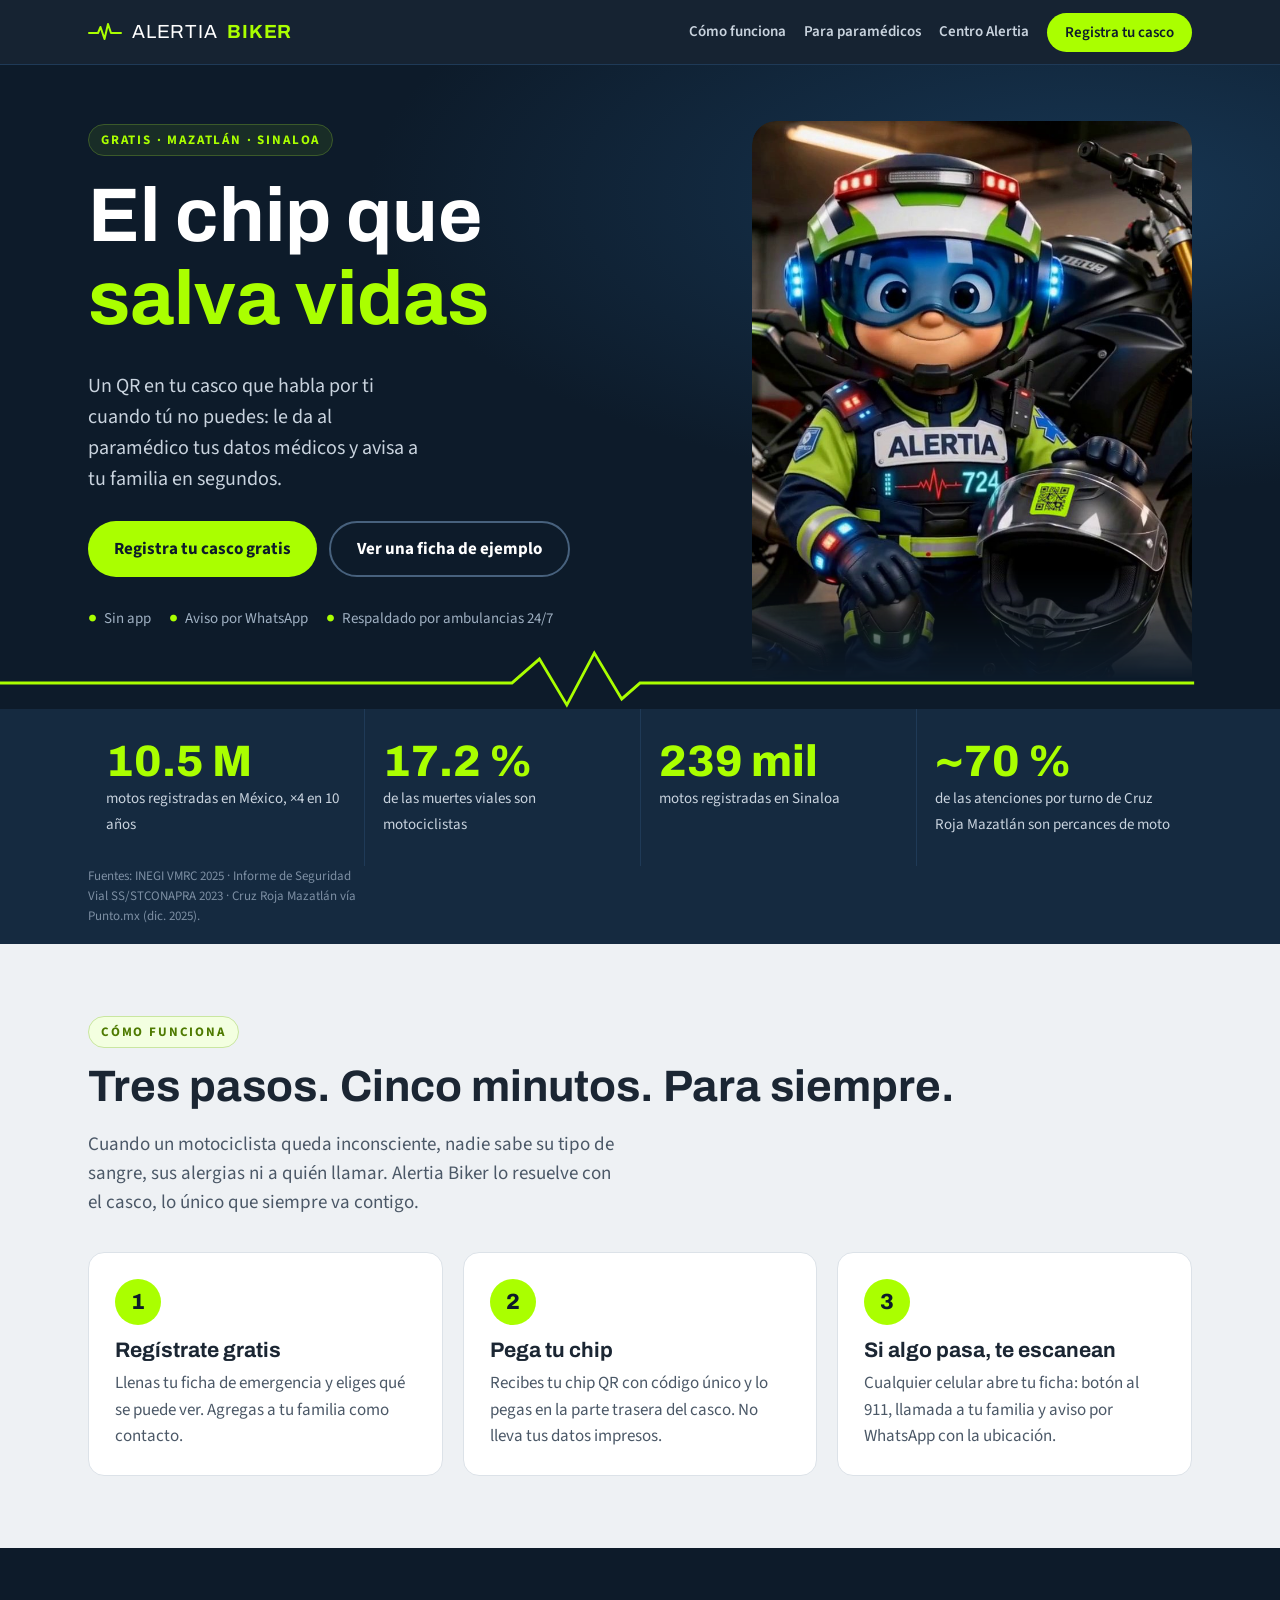
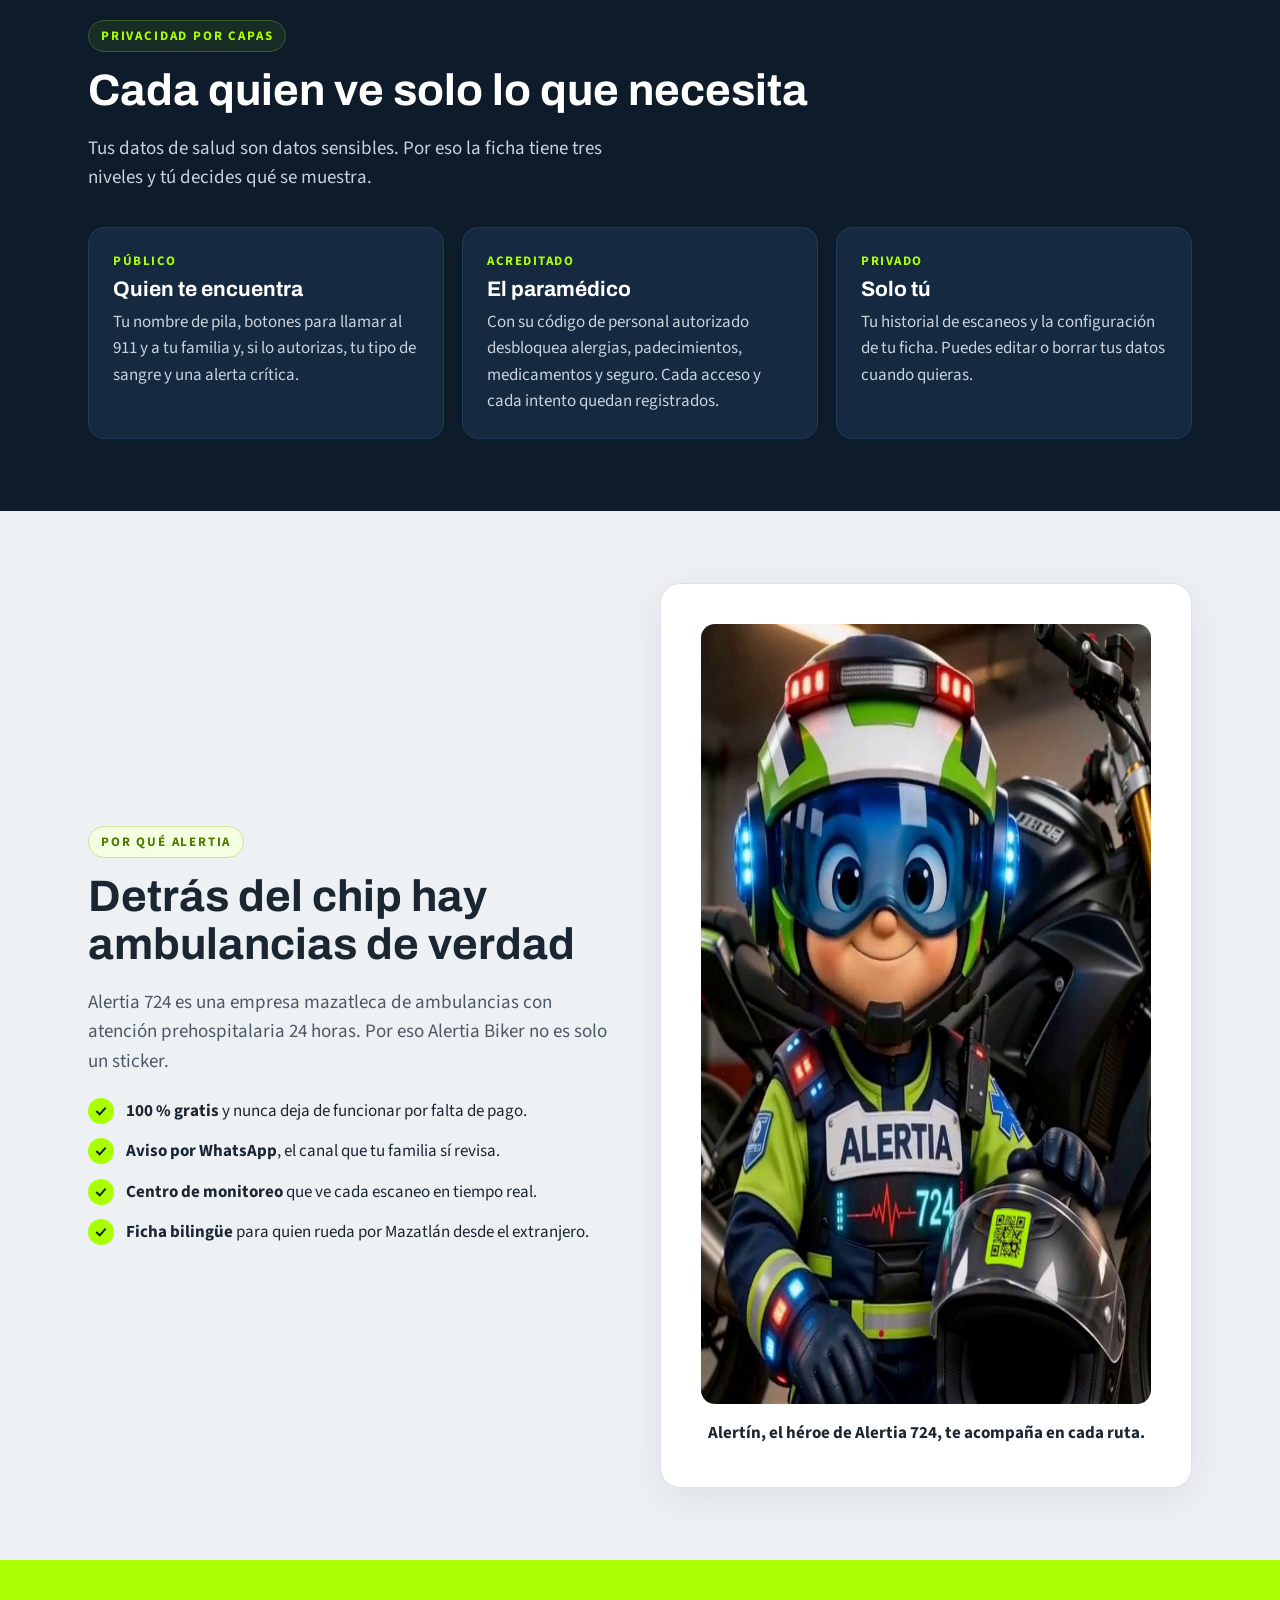
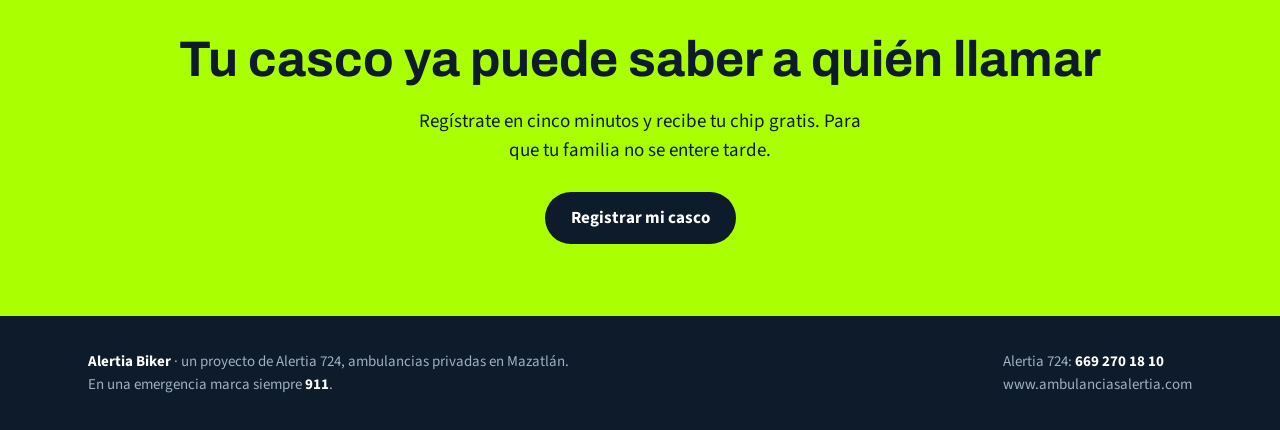
==== index.html @ 4f0e3e08 "Alertia Biker: MVP del chip QR de emergencia para cascos Portal (landing, registro con consentimient" ====
<!doctype html>
<html lang="es">
<head>
<meta charset="utf-8">
<meta name="viewport" content="width=device-width, initial-scale=1, viewport-fit=cover">
<title>Alertia Biker · El chip que salva vidas</title>
<meta name="description" content="Chip QR gratuito para el casco: en un accidente le da al paramédico tus datos médicos y avisa a tu familia en segundos. Respaldado por Alertia 724.">
<meta name="theme-color" content="#0D1B2A">
<link rel="preconnect" href="https://fonts.googleapis.com">
<link rel="stylesheet" href="https://fonts.googleapis.com/css2?family=Archivo:wght@700;800&family=Source+Sans+3:wght@400;600;700&display=swap">
<link rel="stylesheet" href="assets/estilo.css">
</head>
<body>
<header class="nav">
  <div class="envoltura">
    <a class="logo" href="./" id="logo">ALERTIA <b>BIKER</b></a>
    <nav>
      <a class="oc" href="#como">Cómo funciona</a>
      <a class="oc" href="#paramedico">Para paramédicos</a>
      <a class="oc" href="centro.html">Centro Alertia</a>
      <a class="btn btn-lima btn-chico" href="registro.html">Registra tu casco</a>
    </nav>
  </div>
</header>

<section class="hero">
  <div class="envoltura">
    <div>
      <span class="eti">Gratis · Mazatlán · Sinaloa</span>
      <h1>El chip que <em>salva vidas</em></h1>
      <p class="lead">Un QR en tu casco que habla por ti cuando tú no puedes: le da al paramédico tus datos médicos y avisa a tu familia en segundos.</p>
      <div class="acciones">
        <a class="btn btn-lima" href="registro.html">Registra tu casco gratis</a>
        <a class="btn btn-borde" href="/e/DEMO2027">Ver una ficha de ejemplo</a>
      </div>
      <div class="chips"><span>Sin app</span><span>Aviso por WhatsApp</span><span>Respaldado por ambulancias 24/7</span></div>
    </div>
    <div class="foto"><img src="assets/alertin-casco.jpg" alt="Alertín, el héroe de Alertia 724, sentado junto a una moto con un casco que lleva el chip QR verde neón" width="768" height="1344"></div>
  </div>
  <svg class="ecg" viewBox="0 0 1400 60" preserveAspectRatio="none" aria-hidden="true"><path d="M0 34 H560 L590 10 L620 56 L650 4 L680 50 L700 34 H1400"/></svg>
</section>

<section class="cifras" aria-label="Cifras">
  <div class="envoltura">
    <div class="cifra"><b>10.5 M</b><span>motos registradas en México, ×4 en 10 años</span></div>
    <div class="cifra"><b>17.2 %</b><span>de las muertes viales son motociclistas</span></div>
    <div class="cifra"><b>239 mil</b><span>motos registradas en Sinaloa</span></div>
    <div class="cifra"><b>~70 %</b><span>de las atenciones por turno de Cruz Roja Mazatlán son percances de moto</span></div>
  </div>
  <div class="envoltura fuente">Fuentes: INEGI VMRC 2025 · Informe de Seguridad Vial SS/STCONAPRA 2023 · Cruz Roja Mazatlán vía Punto.mx (dic. 2025).</div>
</section>

<section class="sec" id="como">
  <div class="envoltura">
    <span class="eti" style="color:var(--lima-osc);border-color:#C9E6A0;background:#F3FFE0">Cómo funciona</span>
    <h2 style="margin-top:14px">Tres pasos. Cinco minutos. Para siempre.</h2>
    <p class="intro">Cuando un motociclista queda inconsciente, nadie sabe su tipo de sangre, sus alergias ni a quién llamar. Alertia Biker lo resuelve con el casco, lo único que siempre va contigo.</p>
    <div class="pasos">
      <div class="paso"><h3>Regístrate gratis</h3><p>Llenas tu ficha de emergencia y eliges qué se puede ver. Agregas a tu familia como contacto.</p></div>
      <div class="paso"><h3>Pega tu chip</h3><p>Recibes tu chip QR con código único y lo pegas en la parte trasera del casco. No lleva tus datos impresos.</p></div>
      <div class="paso"><h3>Si algo pasa, te escanean</h3><p>Cualquier celular abre tu ficha: botón al 911, llamada a tu familia y aviso por WhatsApp con la ubicación.</p></div>
    </div>
  </div>
</section>

<section class="sec sec-oscura" id="paramedico">
  <div class="envoltura">
    <span class="eti">Privacidad por capas</span>
    <h2 style="margin-top:14px">Cada quien ve solo lo que necesita</h2>
    <p class="intro">Tus datos de salud son datos sensibles. Por eso la ficha tiene tres niveles y tú decides qué se muestra.</p>
    <div class="capas">
      <div class="capa"><div class="nivel">Público</div><h3>Quien te encuentra</h3><p>Tu nombre de pila, botones para llamar al 911 y a tu familia y, si lo autorizas, tu tipo de sangre y una alerta crítica.</p></div>
      <div class="capa"><div class="nivel">Acreditado</div><h3>El paramédico</h3><p>Con su código de personal autorizado desbloquea alergias, padecimientos, medicamentos y seguro. Cada acceso y cada intento quedan registrados.</p></div>
      <div class="capa"><div class="nivel">Privado</div><h3>Solo tú</h3><p>Tu historial de escaneos y la configuración de tu ficha. Puedes editar o borrar tus datos cuando quieras.</p></div>
    </div>
  </div>
</section>

<section class="sec">
  <div class="envoltura dos">
    <div>
      <span class="eti" style="color:var(--lima-osc);border-color:#C9E6A0;background:#F3FFE0">Por qué Alertia</span>
      <h2 style="margin-top:14px">Detrás del chip hay ambulancias de verdad</h2>
      <p class="intro" style="margin-bottom:22px">Alertia 724 es una empresa mazatleca de ambulancias con atención prehospitalaria 24 horas. Por eso Alertia Biker no es solo un sticker.</p>
      <ul class="lista-check">
        <li><span><b>100 % gratis</b> y nunca deja de funcionar por falta de pago.</span></li>
        <li><span><b>Aviso por WhatsApp</b>, el canal que tu familia sí revisa.</span></li>
        <li><span><b>Centro de monitoreo</b> que ve cada escaneo en tiempo real.</span></li>
        <li><span><b>Ficha bilingüe</b> para quien rueda por Mazatlán desde el extranjero.</span></li>
      </ul>
    </div>
    <div class="panel" style="text-align:center">
      <img src="assets/alertin-cara.jpg" alt="Alertín sostiene el casco con el chip" style="border-radius:14px;margin:0 auto 16px" width="768" height="780">
      <p style="margin:0;font-weight:700">Alertín, el héroe de Alertia 724, te acompaña en cada ruta.</p>
    </div>
  </div>
</section>

<section class="sec cta-final">
  <div class="envoltura">
    <h2>Tu casco ya puede saber a quién llamar</h2>
    <p>Regístrate en cinco minutos y recibe tu chip gratis. Para que tu familia no se entere tarde.</p>
    <a class="btn btn-navy" href="registro.html">Registrar mi casco</a>
  </div>
</section>

<footer class="pie">
  <div class="envoltura">
    <div><b>Alertia Biker</b> · un proyecto de Alertia 724, ambulancias privadas en Mazatlán.<br>En una emergencia marca siempre <b>911</b>.</div>
    <div>Alertia 724: <b>669 270 18 10</b><br>www.ambulanciasalertia.com</div>
  </div>
</footer>
<script src="assets/app.js"></script>
<script>document.getElementById('logo').insertAdjacentHTML('afterbegin', LOGO);</script>
</body>
</html>
---- assets/estilo.css ----
/* Alertia Biker · paleta oficial Alertia 724: navy de fondo, verde neón de acento, grises claros */
:root{
  --navy:#0D1B2A; --navy2:#152A40; --navy3:#1F3A57;
  --lima:#AAFF00; --lima-osc:#4E7A00;
  --gris:#EEF1F4; --gris2:#DCE2E8; --gris3:#8B97A5;
  --blanco:#FFFFFF; --txt:#1B2633; --rojo:#E5383B; --azul:#1E90FF;
  --f-tit:"Archivo","Arial Black",Arial,sans-serif;
  --f-txt:"Source Sans 3",Arial,Helvetica,sans-serif;
  --radio:16px;
}
*{box-sizing:border-box}
[hidden]{display:none!important}
html{scroll-behavior:smooth}
body{margin:0;font:17px/1.55 var(--f-txt);color:var(--txt);background:var(--gris)}
img{max-width:100%;display:block}
a{color:inherit}
h1,h2,h3{font-family:var(--f-tit);line-height:1.1;margin:0 0 .4em;text-wrap:balance}
.envoltura{max-width:1140px;margin:0 auto;padding-left:max(18px,env(safe-area-inset-left));padding-right:max(18px,env(safe-area-inset-right))}

/* Barra superior */
.nav{position:sticky;top:0;z-index:20;background:rgba(13,27,42,.96);backdrop-filter:blur(6px);border-bottom:1px solid var(--navy3)}
.nav .envoltura{display:flex;align-items:center;gap:18px;height:64px}
.logo{display:flex;align-items:center;gap:10px;text-decoration:none;color:#fff;font-family:var(--f-tit);font-size:19px;letter-spacing:.04em}
.logo b{color:var(--lima)}
.logo .pulso{width:34px;height:20px}
.nav nav{margin-left:auto;display:flex;gap:18px;align-items:center}
.nav nav a{color:#C9D3DE;text-decoration:none;font-weight:600;font-size:15px}
.nav nav a:hover{color:var(--lima)}
.nav nav a.btn-lima,.nav nav a.btn-lima:hover{color:var(--navy)}
@media (max-width:760px){.nav nav a.oc{display:none}}

/* Botones */
.btn{display:inline-flex;align-items:center;justify-content:center;gap:8px;border:0;border-radius:999px;padding:14px 26px;font:700 17px var(--f-txt);text-decoration:none;cursor:pointer;transition:transform .12s,box-shadow .12s}
.btn:hover{transform:translateY(-1px)}
.btn:focus-visible{outline:3px solid var(--azul);outline-offset:2px}
.btn-lima{background:var(--lima);color:var(--navy);box-shadow:0 0 0 0 rgba(170,255,0,.5)}
.btn-lima:hover{box-shadow:0 6px 24px rgba(170,255,0,.35)}
.btn-borde{background:transparent;color:#fff;border:2px solid #47617D}
.btn-borde:hover{border-color:var(--lima);color:var(--lima)}
.btn-navy{background:var(--navy);color:#fff}
.btn-chico{padding:9px 18px;font-size:15px}

/* Hero */
.hero{background:radial-gradient(1200px 500px at 85% 20%,#173653 0%,var(--navy) 60%);color:#fff;overflow:hidden}
.hero .envoltura{display:grid;grid-template-columns:1.1fr .9fr;gap:30px;align-items:center;padding-block:56px 0}
.eti{display:inline-block;font:700 13px var(--f-txt);letter-spacing:.14em;text-transform:uppercase;color:var(--lima);border:1px solid #3B5A2A;background:rgba(170,255,0,.08);padding:6px 12px;border-radius:999px}
.hero h1{font-size:clamp(40px,6.4vw,76px);margin-top:18px}
.hero h1 em{font-style:normal;color:var(--lima)}
.hero p.lead{font-size:20px;color:#C9D3DE;max-width:34ch}
.hero .acciones{display:flex;gap:12px;flex-wrap:wrap;margin:26px 0 30px}
.hero .chips{display:flex;gap:18px;flex-wrap:wrap;color:#9FB0C2;font-size:15px;margin-bottom:46px}
.hero .chips span::before{content:"●";color:var(--lima);margin-right:7px}
.hero .foto{position:relative;align-self:end}
.hero .foto img{width:100%;max-width:440px;height:min(560px,62vh);object-fit:cover;object-position:50% 20%;margin-left:auto;border-radius:24px 24px 0 0;mask-image:linear-gradient(to bottom,#000 80%,transparent)}
.ecg{display:block;width:100%;height:60px;margin-top:-30px}
.ecg path{stroke:var(--lima);stroke-width:3;fill:none;stroke-dasharray:1400;stroke-dashoffset:1400;animation:trazo 3.2s ease-out forwards}
@keyframes trazo{to{stroke-dashoffset:0}}
@media (prefers-reduced-motion:reduce){.ecg path{animation:none;stroke-dashoffset:0}}
@media (max-width:860px){.hero .envoltura{grid-template-columns:1fr;padding-top:36px}.hero .foto img{max-width:340px;height:360px;margin:0 auto}}

/* Cifras */
.cifras{background:var(--navy2);color:#fff}
.cifras .envoltura{display:grid;grid-template-columns:repeat(4,1fr);gap:0}
.cifra{padding:28px 18px;border-left:1px solid var(--navy3)}
.cifra:first-child{border-left:0}
.cifra b{display:block;font:800 clamp(30px,4vw,44px) var(--f-tit);color:var(--lima);font-variant-numeric:tabular-nums}
.cifra span{color:#C9D3DE;font-size:15px}
.fuente{font-size:13px;color:#7D8FA3;padding-block:0 18px}
@media (max-width:860px){.cifras .envoltura{grid-template-columns:repeat(2,1fr)}.cifra:nth-child(3){border-left:0}}

/* Secciones */
.sec{padding-block:72px}
.sec h2{font-size:clamp(30px,4vw,44px)}
.sec .intro{color:#4B5867;max-width:60ch;font-size:19px;margin-bottom:34px}
.sec-oscura{background:var(--navy);color:#fff}
.sec-oscura .intro{color:#C9D3DE}
.pasos{display:grid;grid-template-columns:repeat(3,1fr);gap:20px;counter-reset:p}
.paso{background:#fff;border-radius:var(--radio);padding:26px;border:1px solid var(--gris2);position:relative}
.paso::before{counter-increment:p;content:counter(p);display:grid;place-items:center;width:46px;height:46px;border-radius:50%;background:var(--lima);color:var(--navy);font:800 22px var(--f-tit);margin-bottom:14px}
.paso h3{font-size:21px}
.paso p{margin:0;color:#4B5867}
@media (max-width:860px){.pasos{grid-template-columns:1fr}}

.capas{display:grid;grid-template-columns:repeat(3,1fr);gap:18px}
.capa{border-radius:var(--radio);padding:24px;background:var(--navy2);border:1px solid var(--navy3)}
.capa .nivel{font:700 13px var(--f-txt);letter-spacing:.12em;text-transform:uppercase;color:var(--lima)}
.capa h3{font-size:21px;margin-top:8px}
.capa p{color:#C9D3DE;margin:0}
@media (max-width:860px){.capas{grid-template-columns:1fr}}

.dos{display:grid;grid-template-columns:1fr 1fr;gap:40px;align-items:center}
@media (max-width:860px){.dos{grid-template-columns:1fr}}
.lista-check{list-style:none;padding:0;margin:0;display:grid;gap:14px}
.lista-check li{display:flex;gap:12px;align-items:flex-start}
.lista-check li::before{content:"";flex:0 0 26px;height:26px;border-radius:50%;background:var(--lima) url("data:image/svg+xml,%3Csvg xmlns='http://www.w3.org/2000/svg' viewBox='0 0 24 24'%3E%3Cpath d='M5 12l5 5 9-10' stroke='%230D1B2A' stroke-width='3' fill='none'/%3E%3C/svg%3E") center/16px no-repeat}

.cta-final{background:var(--lima);color:var(--navy);text-align:center}
.cta-final h2{font-size:clamp(30px,4.4vw,50px)}
.cta-final p{font-size:19px;max-width:52ch;margin:0 auto 26px}

footer.pie{background:var(--navy);color:#9FB0C2;padding-block:34px;font-size:15px}
footer.pie .envoltura{display:flex;justify-content:space-between;gap:20px;flex-wrap:wrap}
footer.pie b{color:#fff}

/* Formularios */
.panel{background:#fff;border-radius:20px;border:1px solid var(--gris2);box-shadow:0 10px 40px rgba(13,27,42,.08);padding:clamp(20px,4vw,40px)}
.campo{display:grid;gap:6px;margin-bottom:16px}
.campo label{font-weight:700;font-size:15px}
.campo small{color:var(--gris3)}
input,select,textarea{font:16px var(--f-txt);padding:12px 14px;border:1.5px solid var(--gris2);border-radius:12px;background:#fff;color:var(--txt);width:100%}
input:focus,select:focus,textarea:focus{outline:none;border-color:var(--navy);box-shadow:0 0 0 3px rgba(170,255,0,.45)}
.fila{display:grid;grid-template-columns:1fr 1fr;gap:14px}
@media (max-width:600px){.fila{grid-template-columns:1fr}}
.check{display:flex;gap:10px;align-items:flex-start;font-size:15px;margin-bottom:10px}
.check input{width:20px;height:20px;flex:0 0 20px;margin-top:2px;accent-color:var(--navy)}
.aviso{font-size:14px;color:#4B5867;background:var(--gris);border-radius:12px;padding:12px 14px}
.error{color:var(--rojo);font-weight:700;min-height:1.4em}
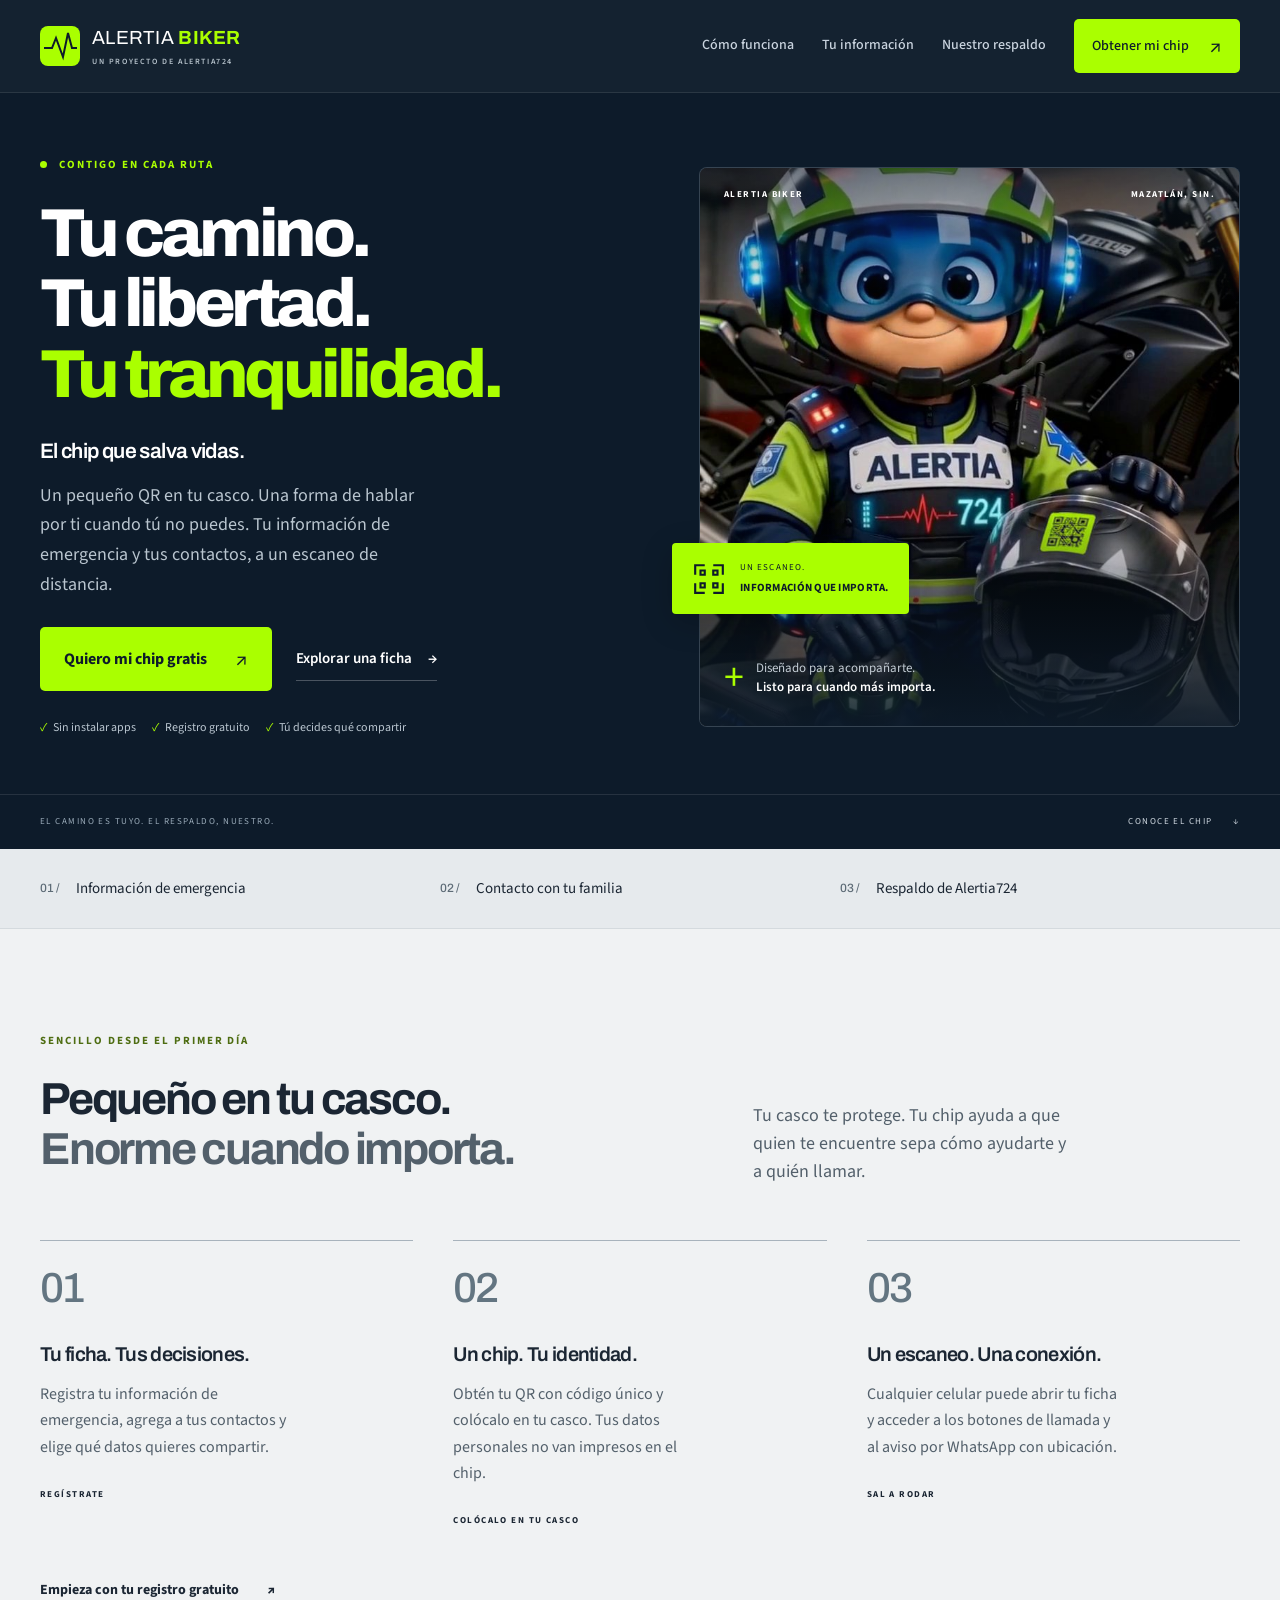
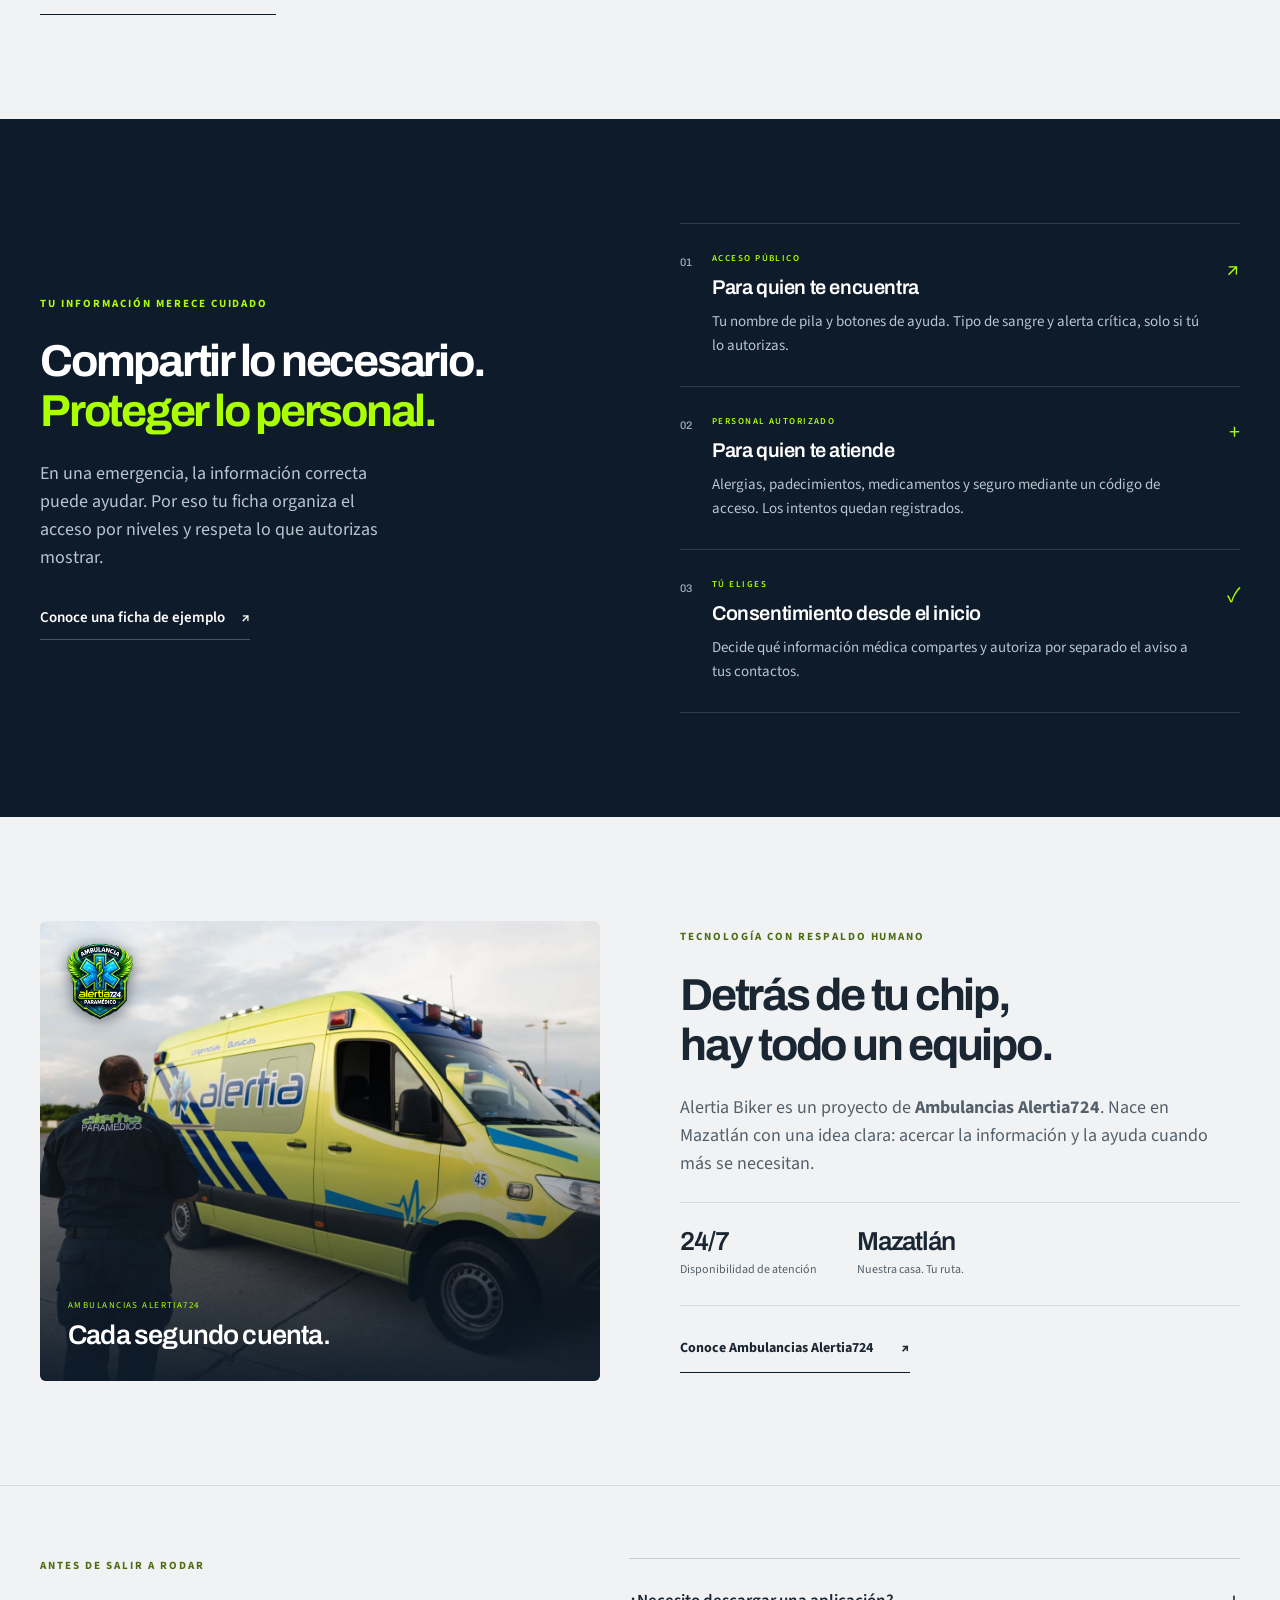
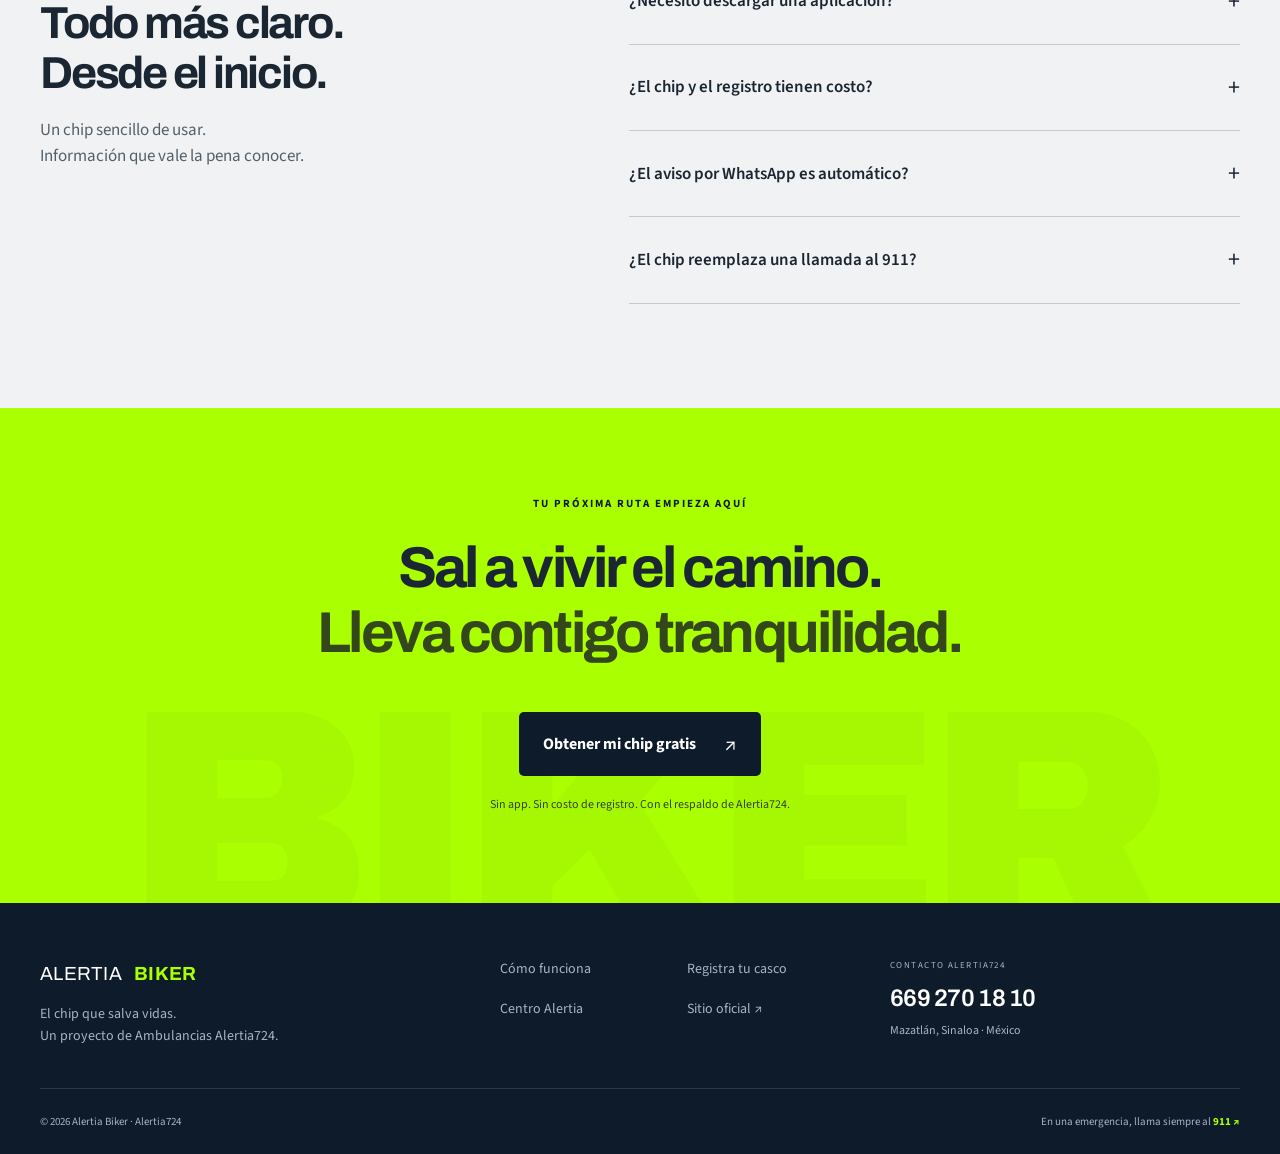
==== commit b2c0c761: "Renueva la portada de Alertia Biker con identidad premium de Alertia724" ====
--- a/index.html
+++ b/index.html
@@ -4,113 +4,45 @@
 <meta charset="utf-8">
 <meta name="viewport" content="width=device-width, initial-scale=1, viewport-fit=cover">
 <title>Alertia Biker · El chip que salva vidas</title>
-<meta name="description" content="Chip QR gratuito para el casco: en un accidente le da al paramédico tus datos médicos y avisa a tu familia en segundos. Respaldado por Alertia 724.">
+<meta name="description" content="Tu información de emergencia, a un escaneo de distancia. Un chip QR gratuito para tu casco, respaldado por Ambulancias Alertia724 en Mazatlán.">
 <meta name="theme-color" content="#0D1B2A">
 <link rel="preconnect" href="https://fonts.googleapis.com">
-<link rel="stylesheet" href="https://fonts.googleapis.com/css2?family=Archivo:wght@700;800&family=Source+Sans+3:wght@400;600;700&display=swap">
+<link rel="preconnect" href="https://fonts.gstatic.com" crossorigin>
+<link rel="stylesheet" href="https://fonts.googleapis.com/css2?family=Archivo:wght@500;600;700;800;900&family=Source+Sans+3:wght@400;500;600;700&display=swap">
 <link rel="stylesheet" href="assets/estilo.css">
+<link rel="stylesheet" href="assets/biker-premium.css">
 </head>
-<body>
-<header class="nav">
-  <div class="envoltura">
-    <a class="logo" href="./" id="logo">ALERTIA <b>BIKER</b></a>
-    <nav>
-      <a class="oc" href="#como">Cómo funciona</a>
-      <a class="oc" href="#paramedico">Para paramédicos</a>
-      <a class="oc" href="centro.html">Centro Alertia</a>
-      <a class="btn btn-lima btn-chico" href="registro.html">Registra tu casco</a>
-    </nav>
-  </div>
-</header>
+<body class="biker-home">
+<a class="skip-link" href="#contenido">Saltar al contenido</a>
+<header class="nav"><div class="envoltura">
+<a class="logo" href="./" aria-label="Alertia Biker, inicio"><svg class="brand-mark" viewBox="0 0 40 40" aria-hidden="true"><path d="M4 22h8l4-10 7 19 5-24 4 15h5"/></svg><span>ALERTIA <b>BIKER</b><small>UN PROYECTO DE ALERTIA724</small></span></a>
+<nav aria-label="Navegación principal"><a class="oc" href="#como">Cómo funciona</a><a class="oc" href="#privacidad">Tu información</a><a class="oc" href="#respaldo">Nuestro respaldo</a><a class="btn btn-lima btn-chico" href="registro.html">Obtener mi chip <span aria-hidden="true">↗</span></a></nav>
+</div></header>
+<main id="contenido">
+<section class="biker-hero" aria-labelledby="hero-title"><div class="envoltura hero-layout">
+<div class="hero-copy"><p class="eyebrow"><span class="status-dot" aria-hidden="true"></span> CONTIGO EN CADA RUTA</p><h1 id="hero-title">Tu camino.<br>Tu libertad.<br><em>Tu tranquilidad.</em></h1><p class="hero-tagline">El chip que salva vidas.</p><p class="hero-description">Un pequeño QR en tu casco. Una forma de hablar por ti cuando tú no puedes. Tu información de emergencia y tus contactos, a un escaneo de distancia.</p><div class="hero-actions"><a class="btn btn-lima" href="registro.html">Quiero mi chip gratis <span aria-hidden="true">↗</span></a><a class="text-link" href="/e/DEMO2027">Explorar una ficha <span aria-hidden="true">→</span></a></div><div class="hero-assurance"><span>Sin instalar apps</span><span>Registro gratuito</span><span>Tú decides qué compartir</span></div></div>
+<div class="hero-art"><div class="art-label"><span>ALERTIA BIKER</span><span>MAZATLÁN, SIN.</span></div><img class="hero-mascot" src="assets/alertin-casco.jpg" alt="Alertín, personaje de Alertia724, junto a una motocicleta y un casco con el chip QR" width="768" height="1344" fetchpriority="high"><div class="art-bottom"><span class="cross-symbol" aria-hidden="true">+</span><div>Diseñado para acompañarte.<br><strong>Listo para cuando más importa.</strong></div></div><div class="chip-callout"><svg viewBox="0 0 32 32" aria-hidden="true"><path d="M3 12V3h9M20 3h9v9M29 20v9h-9M12 29H3v-9M8 8h4v4H8zM20 8h4v4h-4zM8 20h4v4H8zM20 20h4v4h-4z"/></svg><div>UN ESCANEO.<strong>INFORMACIÓN QUE IMPORTA.</strong></div></div></div>
+</div><div class="hero-baseline envoltura"><span>EL CAMINO ES TUYO. EL RESPALDO, NUESTRO.</span><a href="#como">CONOCE EL CHIP <span aria-hidden="true">↓</span></a></div></section>
+<section class="benefit-strip" aria-label="Beneficios del chip"><div class="envoltura"><div><strong>01 /</strong><span>Información de emergencia</span></div><div><strong>02 /</strong><span>Contacto con tu familia</span></div><div><strong>03 /</strong><span>Respaldo de Alertia724</span></div></div></section>
+<section class="premium-section how-section" id="como" aria-labelledby="how-title"><div class="envoltura"><div class="section-heading"><div><p class="eyebrow">SENCILLO DESDE EL PRIMER DÍA</p><h2 id="how-title">Pequeño en tu casco.<br><span>Enorme cuando importa.</span></h2></div><p>Tu casco te protege. Tu chip ayuda a que quien te encuentre sepa cómo ayudarte y a quién llamar.</p></div><div class="journey">
+<article><span class="step-number">01</span><h3>Tu ficha. Tus decisiones.</h3><p>Registra tu información de emergencia, agrega a tus contactos y elige qué datos quieres compartir.</p><span class="step-caption">REGÍSTRATE</span></article>
+<article><span class="step-number">02</span><h3>Un chip. Tu identidad.</h3><p>Obtén tu QR con código único y colócalo en tu casco. Tus datos personales no van impresos en el chip.</p><span class="step-caption">COLÓCALO EN TU CASCO</span></article>
+<article><span class="step-number">03</span><h3>Un escaneo. Una conexión.</h3><p>Cualquier celular puede abrir tu ficha y acceder a los botones de llamada y al aviso por WhatsApp con ubicación.</p><span class="step-caption">SAL A RODAR</span></article>
+</div><a class="dark-link" href="registro.html">Empieza con tu registro gratuito <span aria-hidden="true">↗</span></a></div></section>
+<section class="privacy-section premium-section" id="privacidad" aria-labelledby="privacy-title"><div class="envoltura privacy-layout"><div class="privacy-copy"><p class="eyebrow">TU INFORMACIÓN MERECE CUIDADO</p><h2 id="privacy-title">Compartir lo necesario.<br><em>Proteger lo personal.</em></h2><p>En una emergencia, la información correcta puede ayudar. Por eso tu ficha organiza el acceso por niveles y respeta lo que autorizas mostrar.</p><a class="text-link" href="/e/DEMO2027">Conoce una ficha de ejemplo <span aria-hidden="true">↗</span></a></div><div class="access-levels">
+<article><span class="access-index">01</span><div><p class="access-label">ACCESO PÚBLICO</p><h3>Para quien te encuentra</h3><p>Tu nombre de pila y botones de ayuda. Tipo de sangre y alerta crítica, solo si tú lo autorizas.</p></div><span class="access-symbol" aria-hidden="true">↗</span></article>
+<article><span class="access-index">02</span><div><p class="access-label">PERSONAL AUTORIZADO</p><h3>Para quien te atiende</h3><p>Alergias, padecimientos, medicamentos y seguro mediante un código de acceso. Los intentos quedan registrados.</p></div><span class="access-symbol" aria-hidden="true">+</span></article>
+<article><span class="access-index">03</span><div><p class="access-label">TÚ ELIGES</p><h3>Consentimiento desde el inicio</h3><p>Decide qué información médica compartes y autoriza por separado el aviso a tus contactos.</p></div><span class="access-symbol" aria-hidden="true">✓</span></article>
+</div></div></section>
+<section class="premium-section backing-section" id="respaldo" aria-labelledby="backing-title"><div class="envoltura backing-layout"><figure class="ambulance-image"><img class="official-seal" src="assets/marca-alertia.webp" alt="Identidad de Ambulancias Alertia724" width="80" height="80" loading="lazy"><img src="assets/ambulancia-alertia.webp" alt="Ambulancia de Alertia724 en Mazatlán" width="1200" height="800" loading="lazy"><figcaption><span>AMBULANCIAS ALERTIA724</span><strong>Cada segundo cuenta.</strong></figcaption></figure><div><p class="eyebrow">TECNOLOGÍA CON RESPALDO HUMANO</p><h2 id="backing-title">Detrás de tu chip,<br>hay todo un equipo.</h2><p class="backing-description">Alertia Biker es un proyecto de <strong>Ambulancias Alertia724</strong>. Nace en Mazatlán con una idea clara: acercar la información y la ayuda cuando más se necesitan.</p><div class="backing-facts"><div><strong>24/7</strong><span>Disponibilidad de atención</span></div><div><strong>Mazatlán</strong><span>Nuestra casa. Tu ruta.</span></div></div><a class="dark-link" href="https://www.ambulanciasalertia.com/" target="_blank" rel="noopener noreferrer">Conoce Ambulancias Alertia724 <span aria-hidden="true">↗</span><span class="sr-only"> (abre en otra pestaña)</span></a></div></div></section>
+<section class="faq-section premium-section" aria-labelledby="faq-title"><div class="envoltura faq-layout"><div><p class="eyebrow">ANTES DE SALIR A RODAR</p><h2 id="faq-title">Todo más claro.<br>Desde el inicio.</h2><p>Un chip sencillo de usar.<br>Información que vale la pena conocer.</p></div><div class="faq-list">
+<details><summary>¿Necesito descargar una aplicación?</summary><p>No. El QR abre la ficha en el navegador del celular de quien lo escanea.</p></details>
+<details><summary>¿El chip y el registro tienen costo?</summary><p>El chip y el registro de Alertia Biker son gratuitos. Esto no incluye servicios de ambulancia; su disponibilidad y costo se consultan directamente con Alertia724.</p></details>
+<details><summary>¿El aviso por WhatsApp es automático?</summary><p>En esta versión, la persona que escanea utiliza el botón de WhatsApp para compartir el mensaje con tus contactos. La ubicación depende del permiso del navegador y de la conexión disponible.</p></details>
+<details><summary>¿El chip reemplaza una llamada al 911?</summary><p>No. Ante una emergencia, llama siempre al 911. El chip facilita el acceso a información y contactos; no garantiza el envío automático de una ambulancia.</p></details>
+</div></div></section>
+<section class="premium-cta" aria-labelledby="cta-title"><div class="envoltura"><p class="eyebrow">TU PRÓXIMA RUTA EMPIEZA AQUÍ</p><h2 id="cta-title">Sal a vivir el camino.<br><span>Lleva contigo tranquilidad.</span></h2><a class="btn btn-navy" href="registro.html">Obtener mi chip gratis <span aria-hidden="true">↗</span></a><p class="cta-note">Sin app. Sin costo de registro. Con el respaldo de Alertia724.</p></div><span class="cta-watermark" aria-hidden="true">BIKER</span></section>
+</main>
+<footer class="premium-footer"><div class="envoltura"><div class="footer-top"><div><a class="logo" href="./">ALERTIA <b>BIKER</b></a><p>El chip que salva vidas.<br>Un proyecto de Ambulancias Alertia724.</p></div><div class="footer-links"><a href="#como">Cómo funciona</a><a href="registro.html">Registra tu casco</a><a href="centro.html">Centro Alertia</a><a href="https://www.ambulanciasalertia.com/" target="_blank" rel="noopener noreferrer">Sitio oficial ↗<span class="sr-only"> (abre en otra pestaña)</span></a></div><div class="footer-contact"><span>CONTACTO ALERTIA724</span><a href="tel:+526692701810">669 270 18 10</a><p>Mazatlán, Sinaloa · México</p></div></div><div class="footer-bottom"><span>© 2026 Alertia Biker · Alertia724</span><span>En una emergencia, llama siempre al <a href="tel:911">911 ↗</a></span></div></div></footer>
+</body></html>
 
-<section class="hero">
-  <div class="envoltura">
-    <div>
-      <span class="eti">Gratis · Mazatlán · Sinaloa</span>
-      <h1>El chip que <em>salva vidas</em></h1>
-      <p class="lead">Un QR en tu casco que habla por ti cuando tú no puedes: le da al paramédico tus datos médicos y avisa a tu familia en segundos.</p>
-      <div class="acciones">
-        <a class="btn btn-lima" href="registro.html">Registra tu casco gratis</a>
-        <a class="btn btn-borde" href="/e/DEMO2027">Ver una ficha de ejemplo</a>
-      </div>
-      <div class="chips"><span>Sin app</span><span>Aviso por WhatsApp</span><span>Respaldado por ambulancias 24/7</span></div>
-    </div>
-    <div class="foto"><img src="assets/alertin-casco.jpg" alt="Alertín, el héroe de Alertia 724, sentado junto a una moto con un casco que lleva el chip QR verde neón" width="768" height="1344"></div>
-  </div>
-  <svg class="ecg" viewBox="0 0 1400 60" preserveAspectRatio="none" aria-hidden="true"><path d="M0 34 H560 L590 10 L620 56 L650 4 L680 50 L700 34 H1400"/></svg>
-</section>
-
-<section class="cifras" aria-label="Cifras">
-  <div class="envoltura">
-    <div class="cifra"><b>10.5 M</b><span>motos registradas en México, ×4 en 10 años</span></div>
-    <div class="cifra"><b>17.2 %</b><span>de las muertes viales son motociclistas</span></div>
-    <div class="cifra"><b>239 mil</b><span>motos registradas en Sinaloa</span></div>
-    <div class="cifra"><b>~70 %</b><span>de las atenciones por turno de Cruz Roja Mazatlán son percances de moto</span></div>
-  </div>
-  <div class="envoltura fuente">Fuentes: INEGI VMRC 2025 · Informe de Seguridad Vial SS/STCONAPRA 2023 · Cruz Roja Mazatlán vía Punto.mx (dic. 2025).</div>
-</section>
-
-<section class="sec" id="como">
-  <div class="envoltura">
-    <span class="eti" style="color:var(--lima-osc);border-color:#C9E6A0;background:#F3FFE0">Cómo funciona</span>
-    <h2 style="margin-top:14px">Tres pasos. Cinco minutos. Para siempre.</h2>
-    <p class="intro">Cuando un motociclista queda inconsciente, nadie sabe su tipo de sangre, sus alergias ni a quién llamar. Alertia Biker lo resuelve con el casco, lo único que siempre va contigo.</p>
-    <div class="pasos">
-      <div class="paso"><h3>Regístrate gratis</h3><p>Llenas tu ficha de emergencia y eliges qué se puede ver. Agregas a tu familia como contacto.</p></div>
-      <div class="paso"><h3>Pega tu chip</h3><p>Recibes tu chip QR con código único y lo pegas en la parte trasera del casco. No lleva tus datos impresos.</p></div>
-      <div class="paso"><h3>Si algo pasa, te escanean</h3><p>Cualquier celular abre tu ficha: botón al 911, llamada a tu familia y aviso por WhatsApp con la ubicación.</p></div>
-    </div>
-  </div>
-</section>
-
-<section class="sec sec-oscura" id="paramedico">
-  <div class="envoltura">
-    <span class="eti">Privacidad por capas</span>
-    <h2 style="margin-top:14px">Cada quien ve solo lo que necesita</h2>
-    <p class="intro">Tus datos de salud son datos sensibles. Por eso la ficha tiene tres niveles y tú decides qué se muestra.</p>
-    <div class="capas">
-      <div class="capa"><div class="nivel">Público</div><h3>Quien te encuentra</h3><p>Tu nombre de pila, botones para llamar al 911 y a tu familia y, si lo autorizas, tu tipo de sangre y una alerta crítica.</p></div>
-      <div class="capa"><div class="nivel">Acreditado</div><h3>El paramédico</h3><p>Con su código de personal autorizado desbloquea alergias, padecimientos, medicamentos y seguro. Cada acceso y cada intento quedan registrados.</p></div>
-      <div class="capa"><div class="nivel">Privado</div><h3>Solo tú</h3><p>Tu historial de escaneos y la configuración de tu ficha. Puedes editar o borrar tus datos cuando quieras.</p></div>
-    </div>
-  </div>
-</section>
-
-<section class="sec">
-  <div class="envoltura dos">
-    <div>
-      <span class="eti" style="color:var(--lima-osc);border-color:#C9E6A0;background:#F3FFE0">Por qué Alertia</span>
-      <h2 style="margin-top:14px">Detrás del chip hay ambulancias de verdad</h2>
-      <p class="intro" style="margin-bottom:22px">Alertia 724 es una empresa mazatleca de ambulancias con atención prehospitalaria 24 horas. Por eso Alertia Biker no es solo un sticker.</p>
-      <ul class="lista-check">
-        <li><span><b>100 % gratis</b> y nunca deja de funcionar por falta de pago.</span></li>
-        <li><span><b>Aviso por WhatsApp</b>, el canal que tu familia sí revisa.</span></li>
-        <li><span><b>Centro de monitoreo</b> que ve cada escaneo en tiempo real.</span></li>
-        <li><span><b>Ficha bilingüe</b> para quien rueda por Mazatlán desde el extranjero.</span></li>
-      </ul>
-    </div>
-    <div class="panel" style="text-align:center">
-      <img src="assets/alertin-cara.jpg" alt="Alertín sostiene el casco con el chip" style="border-radius:14px;margin:0 auto 16px" width="768" height="780">
-      <p style="margin:0;font-weight:700">Alertín, el héroe de Alertia 724, te acompaña en cada ruta.</p>
-    </div>
-  </div>
-</section>
-
-<section class="sec cta-final">
-  <div class="envoltura">
-    <h2>Tu casco ya puede saber a quién llamar</h2>
-    <p>Regístrate en cinco minutos y recibe tu chip gratis. Para que tu familia no se entere tarde.</p>
-    <a class="btn btn-navy" href="registro.html">Registrar mi casco</a>
-  </div>
-</section>
-
-<footer class="pie">
-  <div class="envoltura">
-    <div><b>Alertia Biker</b> · un proyecto de Alertia 724, ambulancias privadas en Mazatlán.<br>En una emergencia marca siempre <b>911</b>.</div>
-    <div>Alertia 724: <b>669 270 18 10</b><br>www.ambulanciasalertia.com</div>
-  </div>
-</footer>
-<script src="assets/app.js"></script>
-<script>document.getElementById('logo').insertAdjacentHTML('afterbegin', LOGO);</script>
-</body>
-</html>
--- a/assets/biker-premium.css
+++ b/assets/biker-premium.css
@@ -0,0 +1,123 @@
+/* Alertia Biker: presentación premium, aislada de los flujos de la plataforma. */
+.biker-home{--ink:#0d1b2a;--surface:#f0f2f3;--muted:#53606b;--line:#d4dade;background:var(--surface);font-size:17px}
+.biker-home .envoltura{max-width:1280px;padding-inline:40px}
+.biker-home a:focus-visible,.biker-home summary:focus-visible{outline:3px solid #548700;outline-offset:5px}
+.biker-home :is(header,.biker-hero,.privacy-section,.premium-footer) a:focus-visible{outline-color:var(--lima)}
+.sr-only{position:absolute;width:1px;height:1px;padding:0;margin:-1px;overflow:hidden;clip:rect(0,0,0,0);white-space:nowrap;border:0}
+.skip-link{position:fixed;top:8px;left:16px;transform:translateY(-150%);z-index:100;background:var(--lima);color:var(--ink);padding:12px 20px;font-weight:700}
+.skip-link:focus{transform:translateY(0)}
+.biker-home .nav{background:rgba(13,27,42,.97);border-color:#ffffff18;backdrop-filter:blur(16px)}
+.biker-home .nav .envoltura{height:92px;gap:24px}
+.biker-home .logo{font-size:19px;letter-spacing:.015em;gap:12px;flex-shrink:0}
+.brand-mark{width:40px;height:40px;background:var(--lima);border-radius:8px;stroke:var(--ink);stroke-width:2;fill:none}
+.logo small{display:block;font:600 8px/1.6 var(--f-txt);letter-spacing:.2em;color:#b5c1ca;margin-top:4px}
+.biker-home .nav nav{gap:28px}
+.biker-home .nav nav a{font-size:14px;font-weight:500}
+.biker-home .btn{border-radius:5px;padding:17px 24px;gap:28px;font-size:16px;box-shadow:none;transition:background .2s,transform .2s}
+.biker-home .btn:hover{box-shadow:none;background:#bdff3d;transform:translateY(-2px)}
+.biker-home .btn-chico{padding:12px 18px;font-size:14px;gap:20px}
+.biker-home .btn-navy{background:var(--ink);color:white}
+.biker-home .btn-navy:hover{background:#20384b}
+.biker-home .btn span{font-size:21px;font-weight:400}
+.biker-hero{background:var(--ink);color:#fff;overflow:hidden}
+.hero-layout{display:grid;grid-template-columns:1.1fr 1fr;gap:64px;padding-block:64px 56px;align-items:center}
+.eyebrow{font:700 11px/1.5 var(--f-txt);letter-spacing:.18em;margin:0 0 24px;color:#4e6d12}
+.biker-hero .eyebrow,.privacy-section .eyebrow{color:var(--lima)}
+.status-dot{display:inline-block;width:7px;height:7px;background:var(--lima);border-radius:50%;margin-right:8px}
+.biker-home h1{font-size:clamp(48px,5.3vw,74px);line-height:1.04;letter-spacing:-.065em;font-weight:800;margin:0}
+.biker-home h1 em{font-style:normal;color:var(--lima)}
+.hero-tagline{font:600 21px/1.4 var(--f-tit);margin:28px 0 14px;letter-spacing:-.03em}
+.hero-description{font-size:18px;line-height:1.65;color:#b9c5cf;max-width:43ch;margin:0}
+.hero-actions{display:flex;align-items:center;flex-wrap:wrap;gap:24px;margin-top:28px}
+.text-link{display:inline-flex;align-items:center;gap:16px;color:#fff;text-decoration:none;border-bottom:1px solid #ffffff40;padding-block:10px;font-size:15px;font-weight:600}
+.text-link:hover{color:var(--lima);border-color:var(--lima)}
+.hero-assurance{display:flex;flex-wrap:wrap;gap:8px 16px;margin-top:28px;color:#b9c5cf;font-size:12px}
+.hero-assurance span::before{content:'✓';color:var(--lima);margin-right:6px}
+.hero-art{position:relative;height:560px;border:1px solid #ffffff24;border-radius:8px;isolation:isolate;background:#152536}
+.hero-mascot{width:100%;height:100%;object-fit:cover;object-position:50% 39%;border-radius:7px}
+.hero-art::after{content:'';position:absolute;inset:0;z-index:1;border-radius:7px;background:linear-gradient(180deg,rgba(13,27,42,.55),transparent 26%,transparent 60%,rgba(13,27,42,.92))}
+.art-label{position:absolute;left:24px;right:24px;top:20px;z-index:2;display:flex;justify-content:space-between;gap:12px;font-size:9px;font-weight:700;letter-spacing:.16em;color:white}
+.art-bottom{position:absolute;bottom:28px;left:24px;right:24px;z-index:2;display:flex;gap:12px;align-items:center;font-size:13px;color:#c4cdd5;line-height:1.5}
+.art-bottom strong{color:white;font-weight:600}
+.cross-symbol{font-size:40px;font-weight:400;color:var(--lima);line-height:1}
+.chip-callout{position:absolute;left:-28px;bottom:112px;z-index:3;display:flex;align-items:center;gap:14px;padding:18px 20px;background:var(--lima);color:var(--ink);border-radius:4px;box-shadow:0 8px 32px #0003}
+.chip-callout svg{width:34px;height:34px;fill:none;stroke:currentColor;stroke-width:2}
+.chip-callout div{font-size:9px;letter-spacing:.12em}
+.chip-callout strong{display:block;font-size:11px;letter-spacing:.025em;margin-top:4px}
+.hero-baseline{display:flex;justify-content:space-between;gap:20px;padding-block:20px;border-top:1px solid #ffffff1a;font-size:9px;letter-spacing:.16em;color:#9aabb9}
+.hero-baseline a{color:#d0d9e1;text-decoration:none;display:flex;gap:20px}
+.benefit-strip{border-bottom:1px solid var(--line);background:#e6eaed}
+.benefit-strip .envoltura{display:grid;grid-template-columns:repeat(3,1fr)}
+.benefit-strip .envoltura>div{display:flex;align-items:center;gap:16px;padding:28px 0;font-size:15px}
+.benefit-strip strong{font:500 12px var(--f-tit);color:#5d6b76}
+.premium-section{padding-block:104px;scroll-margin-top:100px}
+.biker-home h2{font-size:clamp(32px,3.5vw,48px);font-weight:700;letter-spacing:-.05em;line-height:1.12}
+.section-heading{display:grid;grid-template-columns:1.3fr 1fr;gap:80px;align-items:end;margin-bottom:48px}
+.section-heading h2 span{color:var(--muted)}
+.section-heading>p{color:var(--muted);max-width:36ch;margin:0 0 6px;font-size:18px}
+.journey{display:grid;grid-template-columns:repeat(3,1fr);gap:40px}
+.journey article{border-top:1px solid #a8b3bc;padding-top:24px;position:relative}
+.step-number{display:block;font:500 42px var(--f-tit);letter-spacing:-.05em;color:#637581;margin-bottom:32px}
+.journey h3{font-size:20px;letter-spacing:-.035em;font-weight:600}
+.journey p{color:var(--muted);font-size:16px;max-width:32ch;line-height:1.65}
+.step-caption{display:block;font-size:9px;letter-spacing:.16em;font-weight:700;margin-top:28px}
+.dark-link{display:inline-flex;align-items:center;gap:28px;border-bottom:1px solid var(--ink);padding-block:12px;font-weight:700;font-size:14px;text-decoration:none}
+.dark-link:hover{color:#4e6d12;border-color:#4e6d12}
+.how-section .dark-link{margin-top:40px}
+.privacy-section{background:var(--ink);color:white}
+.privacy-layout{display:grid;grid-template-columns:1fr 1fr;gap:80px;align-items:center}
+.privacy-copy h2 em{color:var(--lima);font-style:normal}
+.privacy-copy>p:not(.eyebrow){color:#b9c5cf;max-width:39ch;margin:24px 0;font-size:18px}
+.access-levels article{display:flex;gap:20px;border-top:1px solid #ffffff26;padding:28px 0}
+.access-levels article:last-child{border-bottom:1px solid #ffffff26}
+.access-index{font:500 11px var(--f-tit);color:#9eafbe;padding-top:4px}
+.access-label{margin:0 0 10px;font-size:9px;letter-spacing:.16em;color:var(--lima);font-weight:600}
+.access-levels h3{font-size:20px;font-weight:600;letter-spacing:-.02em}
+.access-levels h3+p{font-size:15px;color:#b9c5cf;margin:12px 0 0;line-height:1.6}
+.access-symbol{margin-left:auto;color:var(--lima);font-size:22px}
+.backing-layout{display:grid;grid-template-columns:1fr 1fr;gap:80px;align-items:center}
+.ambulance-image{position:relative;margin:0;height:460px;background:#152536;border-radius:6px;overflow:hidden}
+.ambulance-image::after{content:'';position:absolute;inset:30% 0 0;background:linear-gradient(transparent,#0d1b2aee)}
+.ambulance-image img{height:100%;width:100%;object-fit:cover}
+.ambulance-image figcaption{position:absolute;left:28px;right:28px;bottom:28px;z-index:1;color:white}
+.ambulance-image figcaption span{display:block;color:var(--lima);font-size:9px;letter-spacing:.16em;margin-bottom:8px}
+.ambulance-image figcaption strong{font:600 27px var(--f-tit);letter-spacing:-.03em}
+.backing-description{color:var(--muted);font-size:18px;margin:24px 0}
+.backing-facts{display:flex;gap:40px;padding-block:24px;border-block:1px solid var(--line);margin-bottom:20px}
+.backing-facts strong{display:block;font:600 26px var(--f-tit);letter-spacing:-.04em}
+.backing-facts span{font-size:12px;color:var(--muted)}
+.faq-section{border-top:1px solid var(--line);padding-top:72px}
+.faq-layout{display:grid;grid-template-columns:1fr 1.2fr;gap:80px}
+.faq-layout>div>p:not(.eyebrow){color:var(--muted)}
+.faq-list details{border-bottom:1px solid #c1cbd2}
+.faq-list details:first-child{border-top:1px solid #c1cbd2}
+.faq-list summary{cursor:pointer;list-style:none;display:flex;align-items:center;justify-content:space-between;gap:24px;font-size:17px;font-weight:600;padding:24px 0;min-height:64px}
+.faq-list summary::-webkit-details-marker{display:none}
+.faq-list summary::after{content:'+';font-size:24px;font-weight:400;flex-shrink:0}
+.faq-list details[open] summary::after{content:'−'}
+.faq-list details p{margin:0 28px 24px 0;color:var(--muted);font-size:16px}
+.premium-cta{position:relative;isolation:isolate;overflow:hidden;background:var(--lima);padding-block:88px;text-align:center}
+.premium-cta .envoltura{position:relative;z-index:1}
+.premium-cta .eyebrow{color:var(--ink);margin-bottom:24px}
+.premium-cta h2{font-size:clamp(36px,4.5vw,62px)}
+.premium-cta h2 span{color:#33471b}
+.premium-cta .btn{margin-top:24px}
+.cta-note{font-size:12px;margin:20px 0 0;color:#34451d}
+.cta-watermark{position:absolute;bottom:-.3em;left:50%;transform:translateX(-50%);font:900 clamp(120px,25vw,360px) var(--f-tit);color:#0d1b2a07;letter-spacing:-.05em;z-index:0}
+.premium-footer{background:var(--ink);color:#a7b5c2;padding-block:56px 24px}
+.footer-top{display:grid;grid-template-columns:1.2fr 1fr 1fr;gap:40px;padding-bottom:40px}
+.footer-top p{font-size:14px;margin:16px 0 0}
+.footer-links{display:grid;grid-template-columns:1fr 1fr;gap:16px 24px;align-content:start;font-size:14px}
+.footer-links a{text-decoration:none;min-height:24px}
+.footer-links a:hover{color:var(--lima)}
+.footer-contact>span{display:block;font-size:9px;letter-spacing:.16em;margin-bottom:12px}
+.footer-contact>a{font:600 24px var(--f-tit);color:white;text-decoration:none;letter-spacing:-.03em}
+.footer-contact p{font-size:12px;margin-top:8px}
+.footer-bottom{border-top:1px solid #ffffff20;padding-top:24px;display:flex;justify-content:space-between;gap:16px;font-size:11px}
+.footer-bottom a{color:var(--lima);font-weight:700;text-decoration:none}
+@media(min-width:1600px){.hero-layout{padding-block:80px 72px}.hero-art{height:600px}}
+@media(max-width:1100px){.biker-home .envoltura{padding-inline:28px}.biker-home .nav nav{gap:20px}.biker-home .nav nav a.oc{display:none}.hero-layout{gap:40px}.biker-home h1{font-size:clamp(44px,5.8vw,64px)}.hero-art{height:540px}.hero-actions{gap:16px}.hero-description{font-size:17px}.privacy-layout,.backing-layout,.faq-layout{gap:48px}.section-heading{gap:48px}.biker-home .logo{font-size:18px}.journey{gap:28px}}
+@media(max-width:760px){.biker-home .envoltura{padding-inline:24px}.biker-home .nav .envoltura{height:76px;gap:12px}.biker-home .logo{font-size:15px;gap:8px}.logo small{font-size:6px;letter-spacing:.12em}.brand-mark{width:32px;height:32px}.biker-home .nav .btn-chico{padding:10px 12px;font-size:12px;gap:10px}.biker-home .nav .btn-chico span{font-size:17px}.hero-layout{grid-template-columns:1fr;gap:40px;padding-block:44px 32px}.biker-home h1{font-size:clamp(42px,9.5vw,68px)}.hero-tagline{margin-top:24px;font-size:20px}.hero-description{max-width:45ch}.hero-art{height:480px;max-width:520px;width:100%;margin:auto}.hero-mascot{object-position:50% 39%}.chip-callout{left:-8px;bottom:100px}.hero-baseline{font-size:8px;gap:16px}.hero-baseline>a{gap:8px;white-space:nowrap}.benefit-strip .envoltura{grid-template-columns:1fr}.benefit-strip .envoltura>div{padding:16px 0;font-size:14px;border-bottom:1px solid #cbd3da}.benefit-strip .envoltura>div:last-child{border-bottom:0}.premium-section{padding-block:64px;scroll-margin-top:80px}.section-heading,.privacy-layout,.backing-layout,.faq-layout{grid-template-columns:1fr;gap:32px}.section-heading{margin-bottom:36px}.section-heading>p{max-width:44ch;font-size:17px}.biker-home h2{font-size:34px}.journey{grid-template-columns:1fr;gap:28px}.journey article{padding:24px 0 0 60px}.step-number{position:absolute;top:22px;left:0;font-size:28px;margin:0}.journey h3{font-size:21px}.journey p{max-width:46ch}.step-caption{margin-top:20px}.eyebrow{margin-bottom:20px;font-size:10px}.access-levels article{padding-block:24px}.ambulance-image{height:360px}.backing-layout{gap:36px}.backing-facts{gap:32px}.premium-cta{padding-block:64px}.premium-cta h2{font-size:36px}.premium-footer{padding-top:40px}.footer-top{grid-template-columns:1fr 1fr;gap:32px}.footer-top>div:first-child{grid-column:1/-1}.footer-links{grid-template-columns:1fr;gap:12px}.footer-contact>a{font-size:20px}.footer-bottom{flex-direction:column;gap:12px}.hero-assurance{font-size:11px}}
+@media(max-width:360px){.biker-home .envoltura{padding-inline:16px}.brand-mark{display:none}.biker-home .logo{font-size:14px}.biker-home .nav .btn-chico{font-size:11px}.biker-home h1{font-size:40px}.biker-home .btn{font-size:14px;padding:16px 18px}.hero-art{height:400px}.chip-callout{padding:14px 12px;gap:10px}.chip-callout strong{font-size:10px}.hero-baseline{letter-spacing:.06em}.backing-facts{gap:24px}.backing-facts strong{font-size:23px}.footer-contact>a{font-size:17px}}
+@media(prefers-reduced-motion:reduce){html{scroll-behavior:auto}.biker-home .btn{transition:none}.biker-home .btn:hover{transform:none}}
+.ambulance-image .official-seal{position:absolute;top:20px;left:20px;width:80px;height:80px;object-fit:contain;z-index:2;filter:drop-shadow(0 2px 8px #0d1b2a99)}
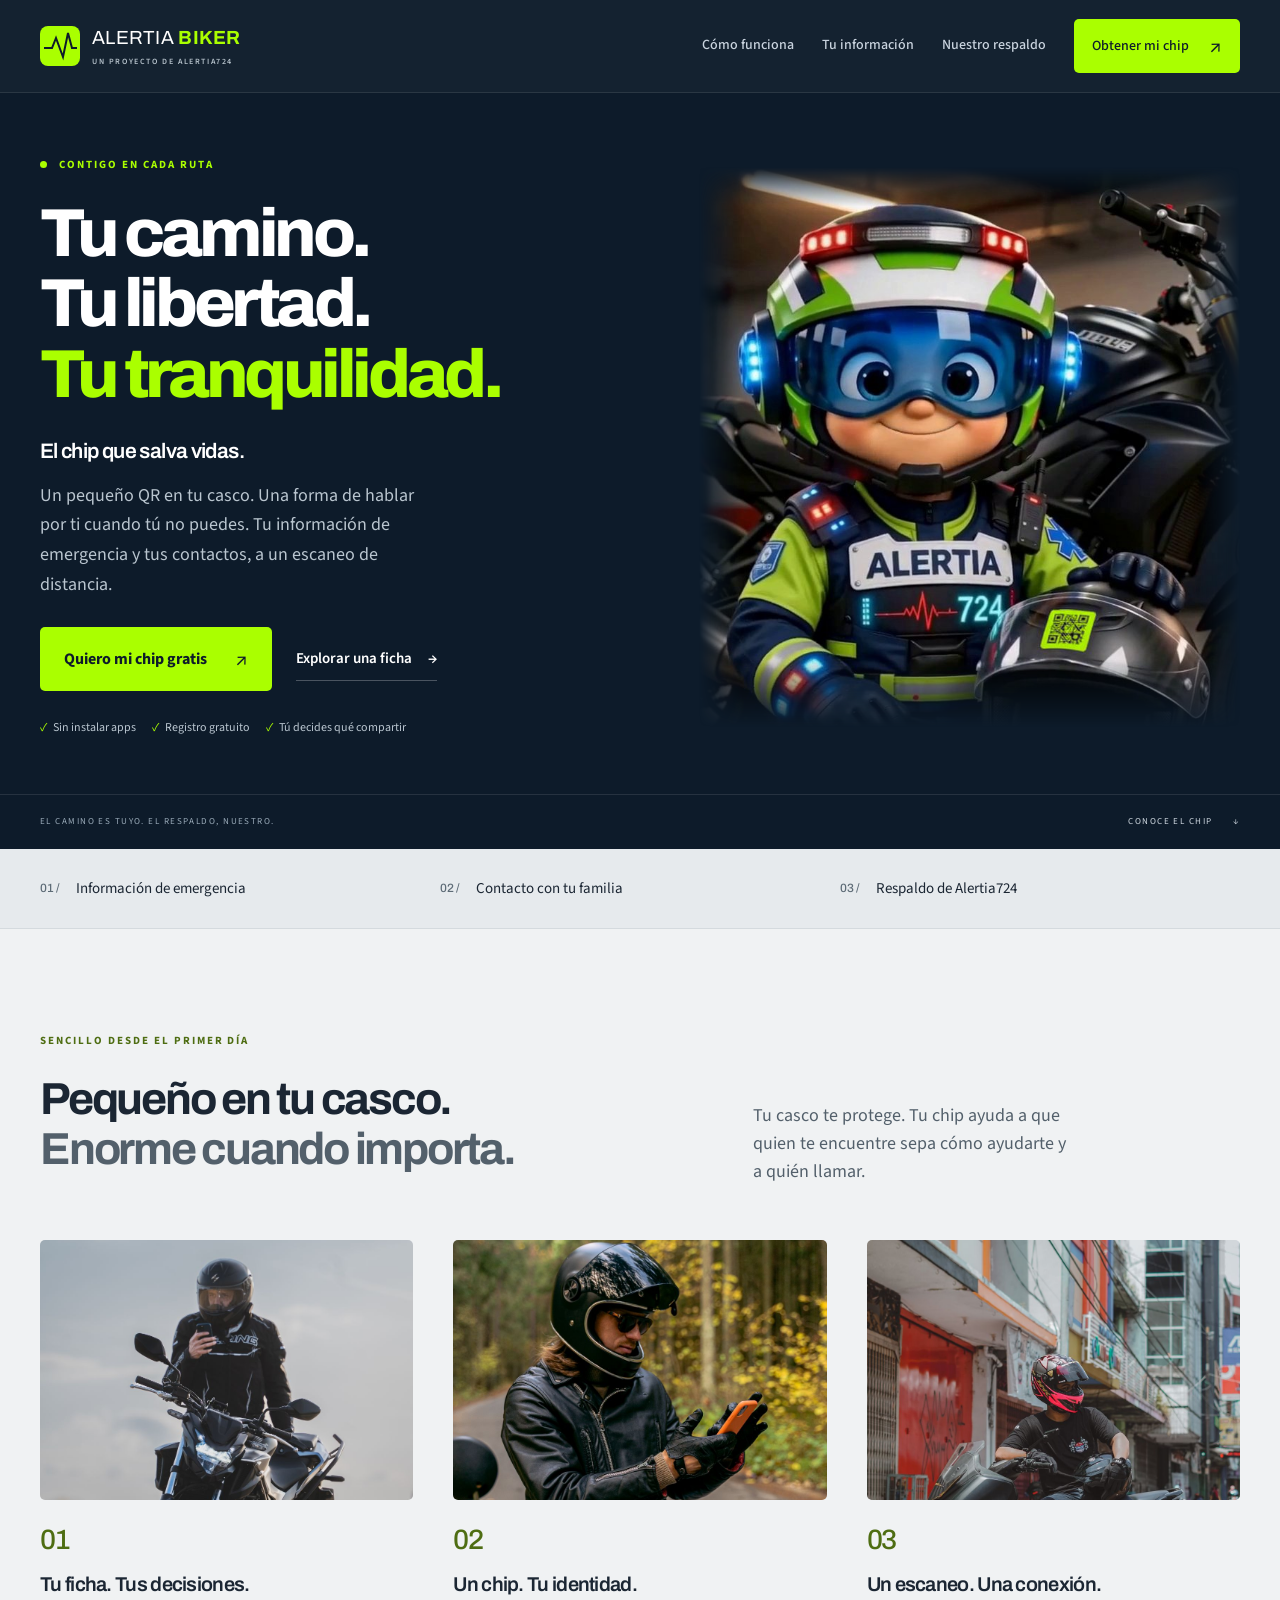
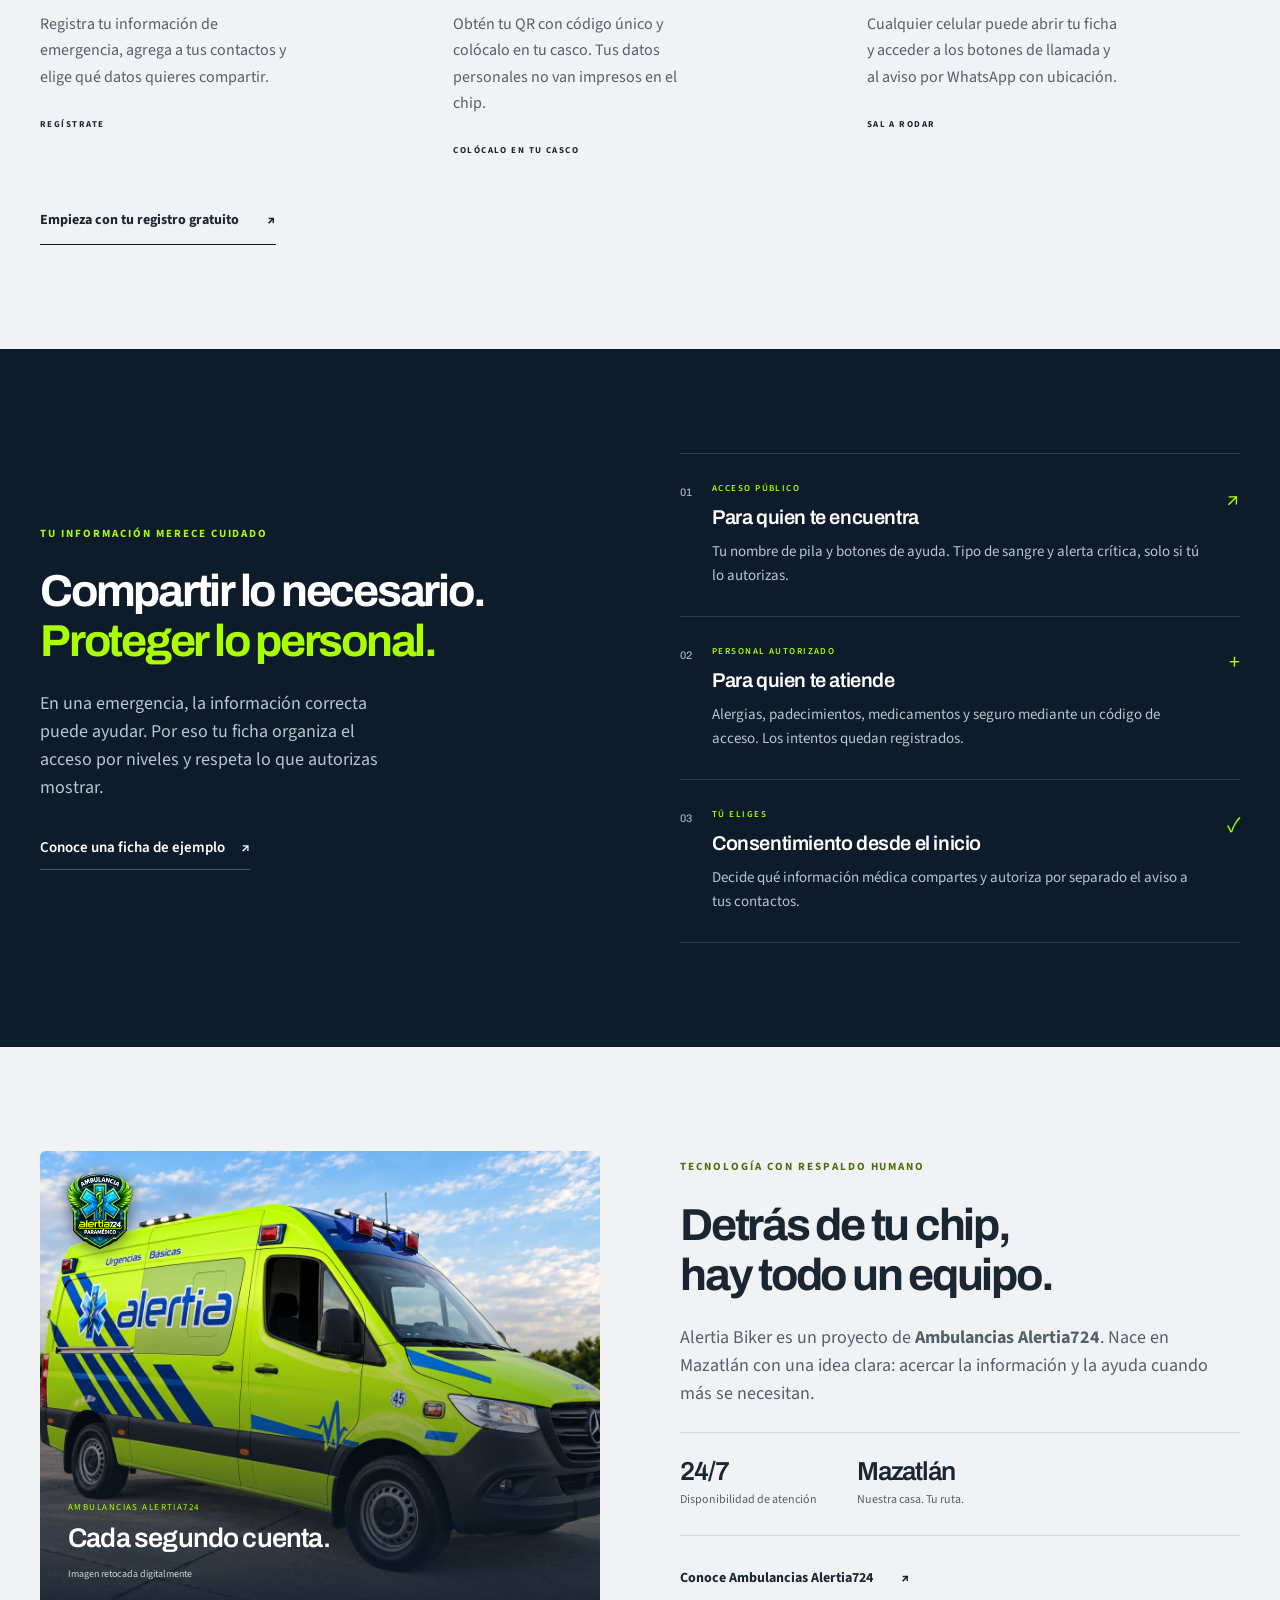
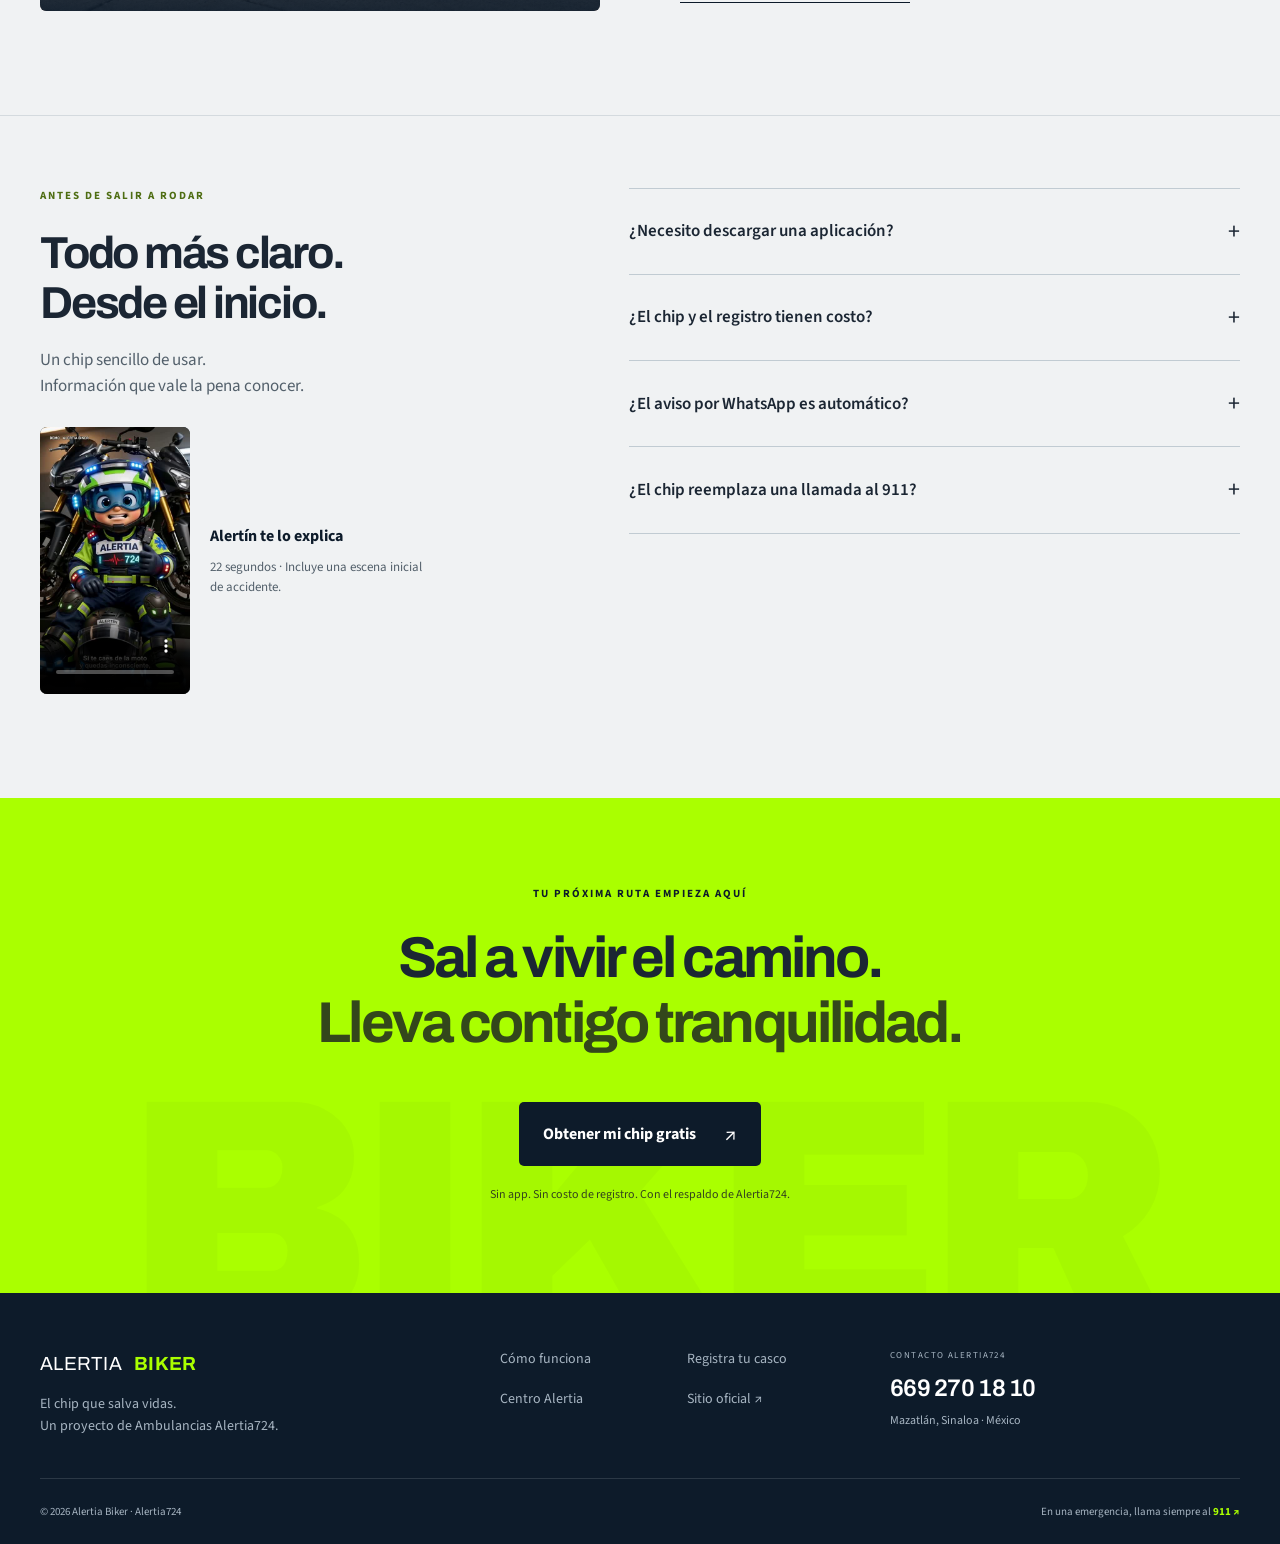
==== commit 417ad13d: "Mejora las imágenes e integra ficha de ejemplo y video de Alertín" ====
--- a/index.html
+++ b/index.html
@@ -20,22 +20,21 @@
 </div></header>
 <main id="contenido">
 <section class="biker-hero" aria-labelledby="hero-title"><div class="envoltura hero-layout">
-<div class="hero-copy"><p class="eyebrow"><span class="status-dot" aria-hidden="true"></span> CONTIGO EN CADA RUTA</p><h1 id="hero-title">Tu camino.<br>Tu libertad.<br><em>Tu tranquilidad.</em></h1><p class="hero-tagline">El chip que salva vidas.</p><p class="hero-description">Un pequeño QR en tu casco. Una forma de hablar por ti cuando tú no puedes. Tu información de emergencia y tus contactos, a un escaneo de distancia.</p><div class="hero-actions"><a class="btn btn-lima" href="registro.html">Quiero mi chip gratis <span aria-hidden="true">↗</span></a><a class="text-link" href="/e/DEMO2027">Explorar una ficha <span aria-hidden="true">→</span></a></div><div class="hero-assurance"><span>Sin instalar apps</span><span>Registro gratuito</span><span>Tú decides qué compartir</span></div></div>
-<div class="hero-art"><div class="art-label"><span>ALERTIA BIKER</span><span>MAZATLÁN, SIN.</span></div><img class="hero-mascot" src="assets/alertin-casco.jpg" alt="Alertín, personaje de Alertia724, junto a una motocicleta y un casco con el chip QR" width="768" height="1344" fetchpriority="high"><div class="art-bottom"><span class="cross-symbol" aria-hidden="true">+</span><div>Diseñado para acompañarte.<br><strong>Listo para cuando más importa.</strong></div></div><div class="chip-callout"><svg viewBox="0 0 32 32" aria-hidden="true"><path d="M3 12V3h9M20 3h9v9M29 20v9h-9M12 29H3v-9M8 8h4v4H8zM20 8h4v4h-4zM8 20h4v4H8zM20 20h4v4h-4z"/></svg><div>UN ESCANEO.<strong>INFORMACIÓN QUE IMPORTA.</strong></div></div></div>
-</div><div class="hero-baseline envoltura"><span>EL CAMINO ES TUYO. EL RESPALDO, NUESTRO.</span><a href="#como">CONOCE EL CHIP <span aria-hidden="true">↓</span></a></div></section>
+<div class="hero-copy"><p class="eyebrow"><span class="status-dot" aria-hidden="true"></span> CONTIGO EN CADA RUTA</p><h1 id="hero-title">Tu camino.<br>Tu libertad.<br><em>Tu tranquilidad.</em></h1><p class="hero-tagline">El chip que salva vidas.</p><p class="hero-description">Un pequeño QR en tu casco. Una forma de hablar por ti cuando tú no puedes. Tu información de emergencia y tus contactos, a un escaneo de distancia.</p><div class="hero-actions"><a class="btn btn-lima" href="registro.html">Quiero mi chip gratis <span aria-hidden="true">↗</span></a><a class="text-link" href="/ejemplo">Explorar una ficha <span aria-hidden="true">→</span></a></div><div class="hero-assurance"><span>Sin instalar apps</span><span>Registro gratuito</span><span>Tú decides qué compartir</span></div></div>
+<div class="hero-art"><img class="hero-mascot" src="assets/alertin-casco.jpg" alt="Alertín junto a una motocicleta y un casco con el chip de Alertia Biker" width="768" height="1344" fetchpriority="high"></div></div><div class="hero-baseline envoltura"><span>EL CAMINO ES TUYO. EL RESPALDO, NUESTRO.</span><a href="#como">CONOCE EL CHIP <span aria-hidden="true">↓</span></a></div></section>
 <section class="benefit-strip" aria-label="Beneficios del chip"><div class="envoltura"><div><strong>01 /</strong><span>Información de emergencia</span></div><div><strong>02 /</strong><span>Contacto con tu familia</span></div><div><strong>03 /</strong><span>Respaldo de Alertia724</span></div></div></section>
 <section class="premium-section how-section" id="como" aria-labelledby="how-title"><div class="envoltura"><div class="section-heading"><div><p class="eyebrow">SENCILLO DESDE EL PRIMER DÍA</p><h2 id="how-title">Pequeño en tu casco.<br><span>Enorme cuando importa.</span></h2></div><p>Tu casco te protege. Tu chip ayuda a que quien te encuentre sepa cómo ayudarte y a quién llamar.</p></div><div class="journey">
-<article><span class="step-number">01</span><h3>Tu ficha. Tus decisiones.</h3><p>Registra tu información de emergencia, agrega a tus contactos y elige qué datos quieres compartir.</p><span class="step-caption">REGÍSTRATE</span></article>
-<article><span class="step-number">02</span><h3>Un chip. Tu identidad.</h3><p>Obtén tu QR con código único y colócalo en tu casco. Tus datos personales no van impresos en el chip.</p><span class="step-caption">COLÓCALO EN TU CASCO</span></article>
-<article><span class="step-number">03</span><h3>Un escaneo. Una conexión.</h3><p>Cualquier celular puede abrir tu ficha y acceder a los botones de llamada y al aviso por WhatsApp con ubicación.</p><span class="step-caption">SAL A RODAR</span></article>
+<article><img class="step-photo" src="assets/paso-registro.jpg" alt="Motociclista detenido revisando su celular junto a su moto" width="1000" height="1500" loading="lazy"><span class="step-number">01</span><h3>Tu ficha. Tus decisiones.</h3><p>Registra tu información de emergencia, agrega a tus contactos y elige qué datos quieres compartir.</p><span class="step-caption">REGÍSTRATE</span></article>
+<article><img class="step-photo" src="assets/paso-casco.jpg" alt="Motociclista con casco y equipo de protección" width="1000" height="1500" loading="lazy"><span class="step-number">02</span><h3>Un chip. Tu identidad.</h3><p>Obtén tu QR con código único y colócalo en tu casco. Tus datos personales no van impresos en el chip.</p><span class="step-caption">COLÓCALO EN TU CASCO</span></article>
+<article><img class="step-photo" src="assets/paso-ruta.jpg" alt="Motociclista preparado con su casco en una calle urbana" width="1000" height="1500" loading="lazy"><span class="step-number">03</span><h3>Un escaneo. Una conexión.</h3><p>Cualquier celular puede abrir tu ficha y acceder a los botones de llamada y al aviso por WhatsApp con ubicación.</p><span class="step-caption">SAL A RODAR</span></article>
 </div><a class="dark-link" href="registro.html">Empieza con tu registro gratuito <span aria-hidden="true">↗</span></a></div></section>
-<section class="privacy-section premium-section" id="privacidad" aria-labelledby="privacy-title"><div class="envoltura privacy-layout"><div class="privacy-copy"><p class="eyebrow">TU INFORMACIÓN MERECE CUIDADO</p><h2 id="privacy-title">Compartir lo necesario.<br><em>Proteger lo personal.</em></h2><p>En una emergencia, la información correcta puede ayudar. Por eso tu ficha organiza el acceso por niveles y respeta lo que autorizas mostrar.</p><a class="text-link" href="/e/DEMO2027">Conoce una ficha de ejemplo <span aria-hidden="true">↗</span></a></div><div class="access-levels">
+<section class="privacy-section premium-section" id="privacidad" aria-labelledby="privacy-title"><div class="envoltura privacy-layout"><div class="privacy-copy"><p class="eyebrow">TU INFORMACIÓN MERECE CUIDADO</p><h2 id="privacy-title">Compartir lo necesario.<br><em>Proteger lo personal.</em></h2><p>En una emergencia, la información correcta puede ayudar. Por eso tu ficha organiza el acceso por niveles y respeta lo que autorizas mostrar.</p><a class="text-link" href="/ejemplo">Conoce una ficha de ejemplo <span aria-hidden="true">↗</span></a></div><div class="access-levels">
 <article><span class="access-index">01</span><div><p class="access-label">ACCESO PÚBLICO</p><h3>Para quien te encuentra</h3><p>Tu nombre de pila y botones de ayuda. Tipo de sangre y alerta crítica, solo si tú lo autorizas.</p></div><span class="access-symbol" aria-hidden="true">↗</span></article>
 <article><span class="access-index">02</span><div><p class="access-label">PERSONAL AUTORIZADO</p><h3>Para quien te atiende</h3><p>Alergias, padecimientos, medicamentos y seguro mediante un código de acceso. Los intentos quedan registrados.</p></div><span class="access-symbol" aria-hidden="true">+</span></article>
 <article><span class="access-index">03</span><div><p class="access-label">TÚ ELIGES</p><h3>Consentimiento desde el inicio</h3><p>Decide qué información médica compartes y autoriza por separado el aviso a tus contactos.</p></div><span class="access-symbol" aria-hidden="true">✓</span></article>
 </div></div></section>
-<section class="premium-section backing-section" id="respaldo" aria-labelledby="backing-title"><div class="envoltura backing-layout"><figure class="ambulance-image"><img class="official-seal" src="assets/marca-alertia.webp" alt="Identidad de Ambulancias Alertia724" width="80" height="80" loading="lazy"><img src="assets/ambulancia-alertia.webp" alt="Ambulancia de Alertia724 en Mazatlán" width="1200" height="800" loading="lazy"><figcaption><span>AMBULANCIAS ALERTIA724</span><strong>Cada segundo cuenta.</strong></figcaption></figure><div><p class="eyebrow">TECNOLOGÍA CON RESPALDO HUMANO</p><h2 id="backing-title">Detrás de tu chip,<br>hay todo un equipo.</h2><p class="backing-description">Alertia Biker es un proyecto de <strong>Ambulancias Alertia724</strong>. Nace en Mazatlán con una idea clara: acercar la información y la ayuda cuando más se necesitan.</p><div class="backing-facts"><div><strong>24/7</strong><span>Disponibilidad de atención</span></div><div><strong>Mazatlán</strong><span>Nuestra casa. Tu ruta.</span></div></div><a class="dark-link" href="https://www.ambulanciasalertia.com/" target="_blank" rel="noopener noreferrer">Conoce Ambulancias Alertia724 <span aria-hidden="true">↗</span><span class="sr-only"> (abre en otra pestaña)</span></a></div></div></section>
-<section class="faq-section premium-section" aria-labelledby="faq-title"><div class="envoltura faq-layout"><div><p class="eyebrow">ANTES DE SALIR A RODAR</p><h2 id="faq-title">Todo más claro.<br>Desde el inicio.</h2><p>Un chip sencillo de usar.<br>Información que vale la pena conocer.</p></div><div class="faq-list">
+<section class="premium-section backing-section" id="respaldo" aria-labelledby="backing-title"><div class="envoltura backing-layout"><figure class="ambulance-image"><img class="official-seal" src="assets/marca-alertia.webp" alt="Identidad de Ambulancias Alertia724" width="80" height="80" loading="lazy"><img src="assets/ambulancia-alertia-neon.webp" alt="Ambulancia de Alertia724 en verde neón; imagen retocada digitalmente" width="1200" height="800" loading="lazy"><figcaption><span>AMBULANCIAS ALERTIA724</span><strong>Cada segundo cuenta.</strong><small class="retouch-label">Imagen retocada digitalmente</small></figcaption></figure><div><p class="eyebrow">TECNOLOGÍA CON RESPALDO HUMANO</p><h2 id="backing-title">Detrás de tu chip,<br>hay todo un equipo.</h2><p class="backing-description">Alertia Biker es un proyecto de <strong>Ambulancias Alertia724</strong>. Nace en Mazatlán con una idea clara: acercar la información y la ayuda cuando más se necesitan.</p><div class="backing-facts"><div><strong>24/7</strong><span>Disponibilidad de atención</span></div><div><strong>Mazatlán</strong><span>Nuestra casa. Tu ruta.</span></div></div><a class="dark-link" href="https://www.ambulanciasalertia.com/" target="_blank" rel="noopener noreferrer">Conoce Ambulancias Alertia724 <span aria-hidden="true">↗</span><span class="sr-only"> (abre en otra pestaña)</span></a></div></div></section>
+<section class="faq-section premium-section" aria-labelledby="faq-title"><div class="envoltura faq-layout"><div><p class="eyebrow">ANTES DE SALIR A RODAR</p><h2 id="faq-title">Todo más claro.<br>Desde el inicio.</h2><p>Un chip sencillo de usar.<br>Información que vale la pena conocer.</p><figure class="explainer-video"><video controls playsinline preload="none" poster="assets/alertin-video-poster.jpg" aria-label="Alertín explica cómo funciona el chip Alertia Biker"><source src="assets/alertin-como-usar-chip.mp4" type="video/mp4"><track kind="captions" src="assets/alertin-como-usar-chip.vtt" srclang="es" label="Español"><a href="assets/alertin-como-usar-chip.mp4">Ver el video de Alertín</a></video><figcaption><strong>Alertín te lo explica</strong><span>22 segundos · Incluye una escena inicial de accidente.</span></figcaption></figure></div><div class="faq-list">
 <details><summary>¿Necesito descargar una aplicación?</summary><p>No. El QR abre la ficha en el navegador del celular de quien lo escanea.</p></details>
 <details><summary>¿El chip y el registro tienen costo?</summary><p>El chip y el registro de Alertia Biker son gratuitos. Esto no incluye servicios de ambulancia; su disponibilidad y costo se consultan directamente con Alertia724.</p></details>
 <details><summary>¿El aviso por WhatsApp es automático?</summary><p>En esta versión, la persona que escanea utiliza el botón de WhatsApp para compartir el mensaje con tus contactos. La ubicación depende del permiso del navegador y de la conexión disponible.</p></details>
@@ -45,4 +44,3 @@
 </main>
 <footer class="premium-footer"><div class="envoltura"><div class="footer-top"><div><a class="logo" href="./">ALERTIA <b>BIKER</b></a><p>El chip que salva vidas.<br>Un proyecto de Ambulancias Alertia724.</p></div><div class="footer-links"><a href="#como">Cómo funciona</a><a href="registro.html">Registra tu casco</a><a href="centro.html">Centro Alertia</a><a href="https://www.ambulanciasalertia.com/" target="_blank" rel="noopener noreferrer">Sitio oficial ↗<span class="sr-only"> (abre en otra pestaña)</span></a></div><div class="footer-contact"><span>CONTACTO ALERTIA724</span><a href="tel:+526692701810">669 270 18 10</a><p>Mazatlán, Sinaloa · México</p></div></div><div class="footer-bottom"><span>© 2026 Alertia Biker · Alertia724</span><span>En una emergencia, llama siempre al <a href="tel:911">911 ↗</a></span></div></div></footer>
 </body></html>
-
--- a/assets/biker-premium.css
+++ b/assets/biker-premium.css
@@ -34,7 +34,7 @@
 .hero-assurance{display:flex;flex-wrap:wrap;gap:8px 16px;margin-top:28px;color:#b9c5cf;font-size:12px}
 .hero-assurance span::before{content:'✓';color:var(--lima);margin-right:6px}
 .hero-art{position:relative;height:560px;border:1px solid #ffffff24;border-radius:8px;isolation:isolate;background:#152536}
-.hero-mascot{width:100%;height:100%;object-fit:cover;object-position:50% 39%;border-radius:7px}
+.hero-mascot{width:100%;height:100%;object-fit:cover;object-position:50% 14%;border-radius:7px}
 .hero-art::after{content:'';position:absolute;inset:0;z-index:1;border-radius:7px;background:linear-gradient(180deg,rgba(13,27,42,.55),transparent 26%,transparent 60%,rgba(13,27,42,.92))}
 .art-label{position:absolute;left:24px;right:24px;top:20px;z-index:2;display:flex;justify-content:space-between;gap:12px;font-size:9px;font-weight:700;letter-spacing:.16em;color:white}
 .art-bottom{position:absolute;bottom:28px;left:24px;right:24px;z-index:2;display:flex;gap:12px;align-items:center;font-size:13px;color:#c4cdd5;line-height:1.5}
@@ -121,3 +121,19 @@
 @media(max-width:360px){.biker-home .envoltura{padding-inline:16px}.brand-mark{display:none}.biker-home .logo{font-size:14px}.biker-home .nav .btn-chico{font-size:11px}.biker-home h1{font-size:40px}.biker-home .btn{font-size:14px;padding:16px 18px}.hero-art{height:400px}.chip-callout{padding:14px 12px;gap:10px}.chip-callout strong{font-size:10px}.hero-baseline{letter-spacing:.06em}.backing-facts{gap:24px}.backing-facts strong{font-size:23px}.footer-contact>a{font-size:17px}}
 @media(prefers-reduced-motion:reduce){html{scroll-behavior:auto}.biker-home .btn{transition:none}.biker-home .btn:hover{transform:none}}
 .ambulance-image .official-seal{position:absolute;top:20px;left:20px;width:80px;height:80px;object-fit:contain;z-index:2;filter:drop-shadow(0 2px 8px #0d1b2a99)}
+
+/* Ajustes visuales: Alertín sin rótulos, fotografías editoriales y video compacto. */
+.biker-home .hero-art{border:0;border-radius:0;background:transparent}
+.biker-home .hero-art::after{display:none}
+.biker-home .hero-mascot{border-radius:0;mask-image:linear-gradient(to right,transparent,#000 8%,#000 92%,transparent),linear-gradient(to bottom,transparent,#000 7%,#000 88%,transparent);mask-composite:intersect}
+.journey .step-photo{width:100%;height:260px;object-fit:cover;object-position:50% 35%;margin-bottom:24px;border-radius:5px}
+.journey article{border-top:0;padding-top:0}
+.journey article:nth-child(2) .step-photo{object-position:50% 30%}
+.journey article:nth-child(3) .step-photo{object-position:50% 40%}
+.journey .step-number{font-size:28px;margin-bottom:18px;color:#4e6d12}
+.explainer-video{margin:28px 0 0;display:flex;align-items:center;gap:20px;max-width:390px}
+.explainer-video video{display:block;width:150px;max-width:44%;height:auto;aspect-ratio:9/16;background:var(--ink);border-radius:7px;object-fit:contain}
+.explainer-video figcaption{display:grid;gap:8px;font-size:13px;color:var(--muted)}
+.explainer-video strong{font-size:16px;color:var(--ink)}
+@media(max-width:760px){.journey article{padding:0}.journey .step-number{position:static;font-size:24px;margin:0 0 14px}.journey .step-photo{height:280px}.explainer-video{margin-bottom:12px}}
+.ambulance-image .retouch-label{display:block;font-size:10px;color:#cad4dc;margin-top:12px}.ambulance-image img:not(.official-seal){object-position:50% 50%}
